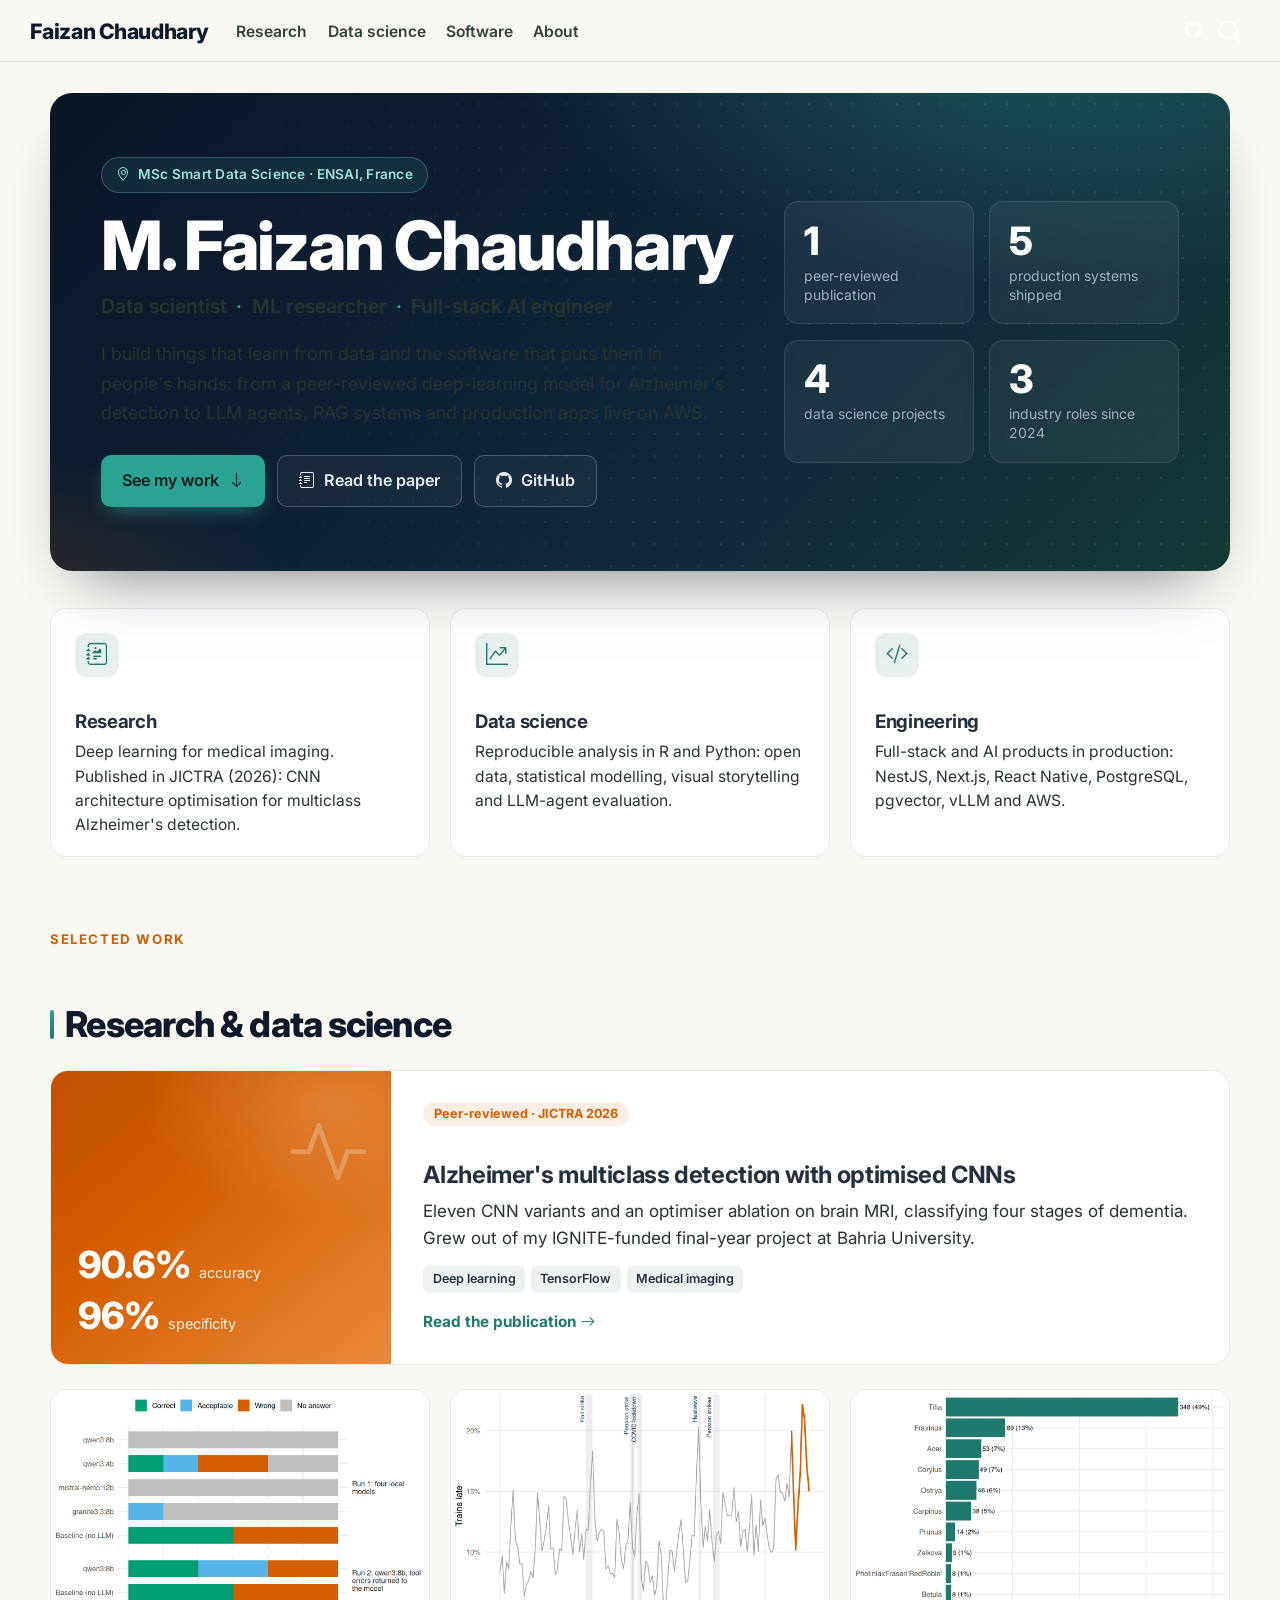
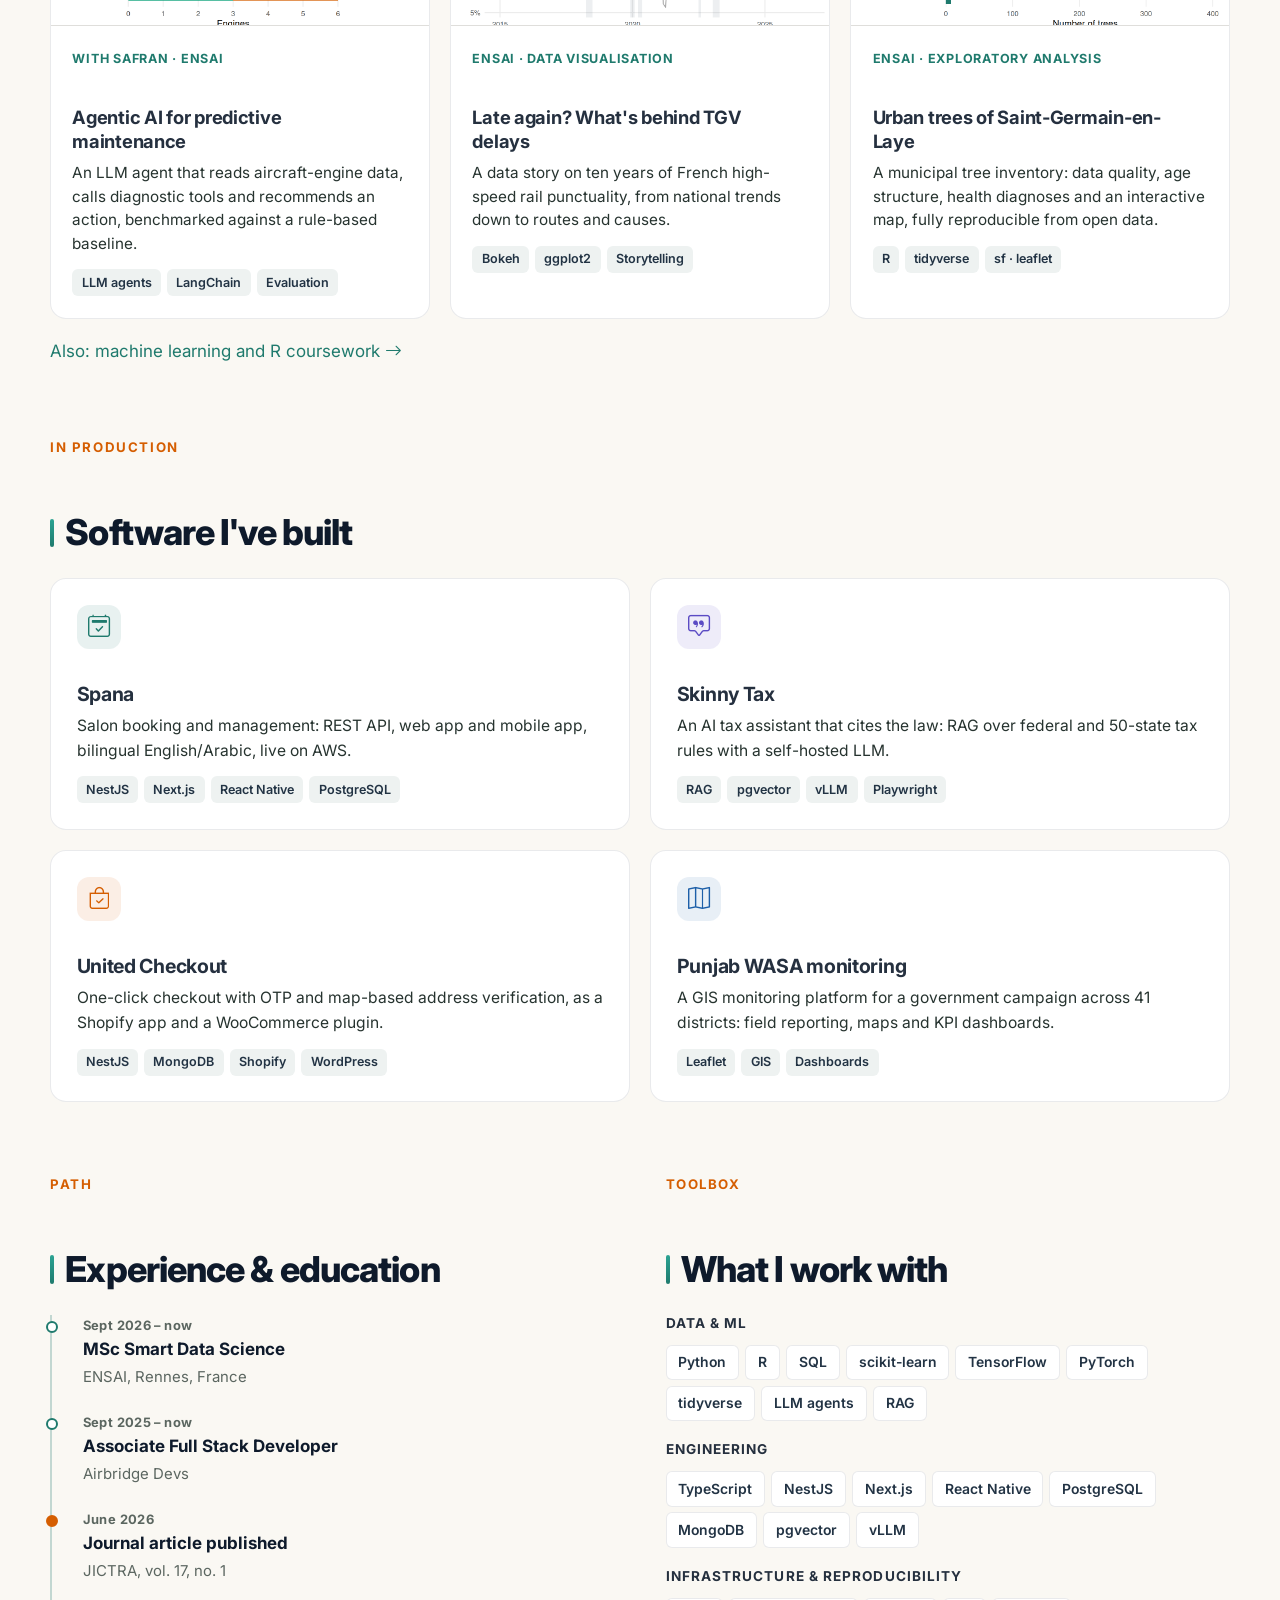
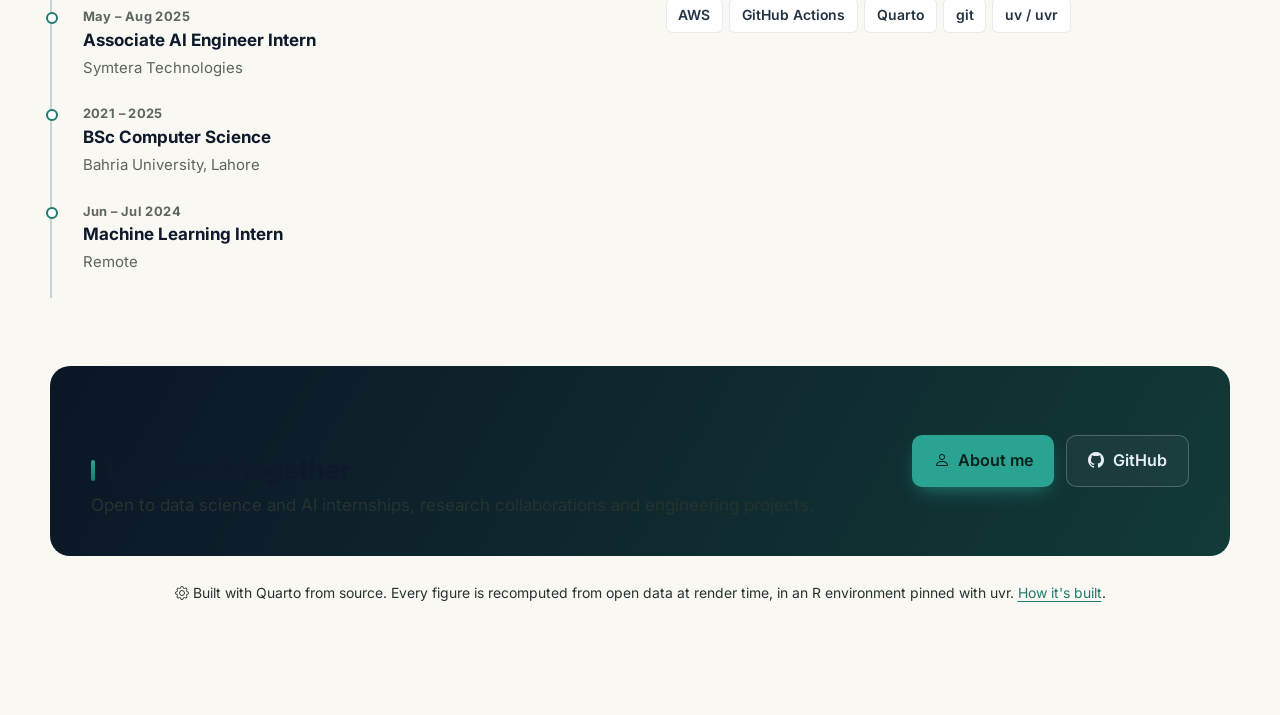
==== index.html @ 0dab2e78 "Built site for gh-pages" ====
<!DOCTYPE html>
<html xmlns="http://www.w3.org/1999/xhtml" lang="en" xml:lang="en"><head>

<meta charset="utf-8">
<meta name="generator" content="quarto-1.10.18">

<meta name="viewport" content="width=device-width, initial-scale=1.0, user-scalable=yes">

<meta name="author" content="M. Faizan Chaudhary">
<meta name="dcterms.date" content="2026-11-16">
<meta name="description" content="Research, data science and software engineering by M. Faizan Chaudhary, Master Smart Data Science student at ENSAI and full-stack AI engineer.">

<title>M. Faizan Chaudhary</title>
<style>
/* Default styles provided by pandoc.
** See https://pandoc.org/MANUAL.html#variables-for-html for config info.
*/
span.smallcaps{font-variant: small-caps;}
div.columns{display: flex; gap: 1.5em;}
div.column{flex: auto;}
@media screen {
div.columns{gap: min(4vw, 1.5em);}
div.column{overflow-x: auto;}
}
div.hanging-indent{margin-left: 1.5em; text-indent: -1.5em;}
ul.task-list{list-style: none;}
ul.task-list li input[type="checkbox"] {
  width: 0.8em;
  margin: 0 0.8em 0.2em -1em; /* quarto-specific, see https://github.com/quarto-dev/quarto-cli/issues/4556 */ 
  vertical-align: middle;
}
</style>


<script src="site_libs/quarto-nav/quarto-nav.js"></script>
<script src="site_libs/quarto-nav/headroom.min.js"></script>
<script src="site_libs/clipboard/clipboard.min.js"></script>
<script src="site_libs/quarto-search/autocomplete.umd.js"></script>
<script src="site_libs/quarto-search/fuse.min.js"></script>
<script src="site_libs/quarto-search/quarto-search.js"></script>
<meta name="quarto:offset" content="./">
<link href="./about.html" rel="next">
<script src="site_libs/quarto-html/quarto.js" type="module"></script>
<script src="site_libs/quarto-html/tabsets/tabsets.js" type="module"></script>
<script src="site_libs/quarto-html/popper.min.js"></script>
<script src="site_libs/quarto-html/tippy.umd.min.js"></script>
<script src="site_libs/quarto-html/anchor.min.js"></script>
<link href="site_libs/quarto-html/tippy.css" rel="stylesheet">
<link href="site_libs/quarto-html/quarto-syntax-highlighting-9b13294eb98a7ccc9837366643235be5.css" rel="stylesheet" class="quarto-color-scheme" id="quarto-text-highlighting-styles">
<link href="site_libs/quarto-html/quarto-syntax-highlighting-dark-ad7a70ee837950f74c3137b2b7f1bb4b.css" rel="stylesheet" class="quarto-color-scheme quarto-color-alternate" id="quarto-text-highlighting-styles">
<link href="site_libs/quarto-html/quarto-syntax-highlighting-9b13294eb98a7ccc9837366643235be5.css" rel="stylesheet" class="quarto-color-scheme-extra" id="quarto-text-highlighting-styles">
<script src="site_libs/bootstrap/bootstrap.min.js"></script>
<link href="site_libs/bootstrap/bootstrap-icons.css" rel="stylesheet">
<link href="site_libs/bootstrap/bootstrap-429db8ddcdf71081fde39c7314dfbff4.min.css" rel="stylesheet" append-hash="true" class="quarto-color-scheme" id="quarto-bootstrap" data-mode="light">
<link href="site_libs/bootstrap/bootstrap-dark-5779772febce5f078c929acc0fca207b.min.css" rel="stylesheet" append-hash="true" class="quarto-color-scheme quarto-color-alternate" id="quarto-bootstrap" data-mode="light">
<link href="site_libs/bootstrap/bootstrap-429db8ddcdf71081fde39c7314dfbff4.min.css" rel="stylesheet" append-hash="true" class="quarto-color-scheme-extra" id="quarto-bootstrap" data-mode="light">
<script id="quarto-search-options" type="application/json">{
  "location": "navbar",
  "copy-button": false,
  "collapse-after": 3,
  "panel-placement": "end",
  "type": "overlay",
  "limit": 50,
  "keyboard-shortcut": [
    "f",
    "/",
    "s"
  ],
  "show-item-context": false,
  "language": {
    "search-no-results-text": "No results",
    "search-matching-documents-text": "matching documents",
    "search-copy-link-title": "Copy link to search",
    "search-hide-matches-text": "Hide additional matches",
    "search-more-match-text": "more match in this document",
    "search-more-matches-text": "more matches in this document",
    "search-clear-button-title": "Clear",
    "search-text-placeholder": "",
    "search-detached-cancel-button-title": "Cancel",
    "search-submit-button-title": "Submit",
    "search-label": "Search"
  }
}</script>


</head>

<body class="nav-sidebar floating nav-fixed quarto-light">

<div id="quarto-search-results"></div>
  <header id="quarto-header" class="headroom fixed-top quarto-banner">
    <nav class="navbar navbar-expand-lg " data-bs-theme="dark">
      <div class="navbar-container container-fluid">
      <div class="navbar-brand-container mx-auto">
    <a class="navbar-brand" href="./index.html">
    <span class="navbar-title">Faizan Chaudhary</span>
    </a>
  </div>
            <div id="quarto-search" class="" title="Search"></div>
          <button class="navbar-toggler" type="button" data-bs-toggle="collapse" data-bs-target="#navbarCollapse" aria-controls="navbarCollapse" role="menu" aria-expanded="false" aria-label="Toggle navigation" onclick="if (window.quartoToggleHeadroom) { window.quartoToggleHeadroom(); }">
  <span class="navbar-toggler-icon"></span>
</button>
          <div class="collapse navbar-collapse" id="navbarCollapse">
            <ul class="navbar-nav navbar-nav-scroll me-auto">
  <li class="nav-item">
    <a class="nav-link active" href="./chapters/research.html" aria-current="page"> 
<span class="menu-text">Research</span></a>
  </li>  
  <li class="nav-item">
    <a class="nav-link" href="./chapters/01-EDA.html"> 
<span class="menu-text">Data science</span></a>
  </li>  
  <li class="nav-item">
    <a class="nav-link" href="./chapters/development.html"> 
<span class="menu-text">Software</span></a>
  </li>  
  <li class="nav-item">
    <a class="nav-link" href="./about.html"> 
<span class="menu-text">About</span></a>
  </li>  
</ul>
          </div> <!-- /navcollapse -->
            <div class="quarto-navbar-tools">
    <a href="https://github.com/chaudharymfaizan78/portfolio" title="Source Code" class="quarto-navigation-tool px-1" aria-label="Source Code"><i class="bi bi-github"></i></a>
</div>
      </div> <!-- /container-fluid -->
    </nav>
  <nav class="quarto-secondary-nav">
    <div class="container-fluid d-flex">
      <button type="button" class="quarto-btn-toggle btn" data-bs-toggle="collapse" role="button" data-bs-target=".quarto-sidebar-collapse-item" aria-controls="quarto-sidebar" aria-expanded="false" aria-label="Toggle sidebar navigation" onclick="if (window.quartoToggleHeadroom) { window.quartoToggleHeadroom(); }">
        <i class="bi bi-layout-text-sidebar-reverse"></i>
      </button>
        <nav class="quarto-page-breadcrumbs" aria-label="breadcrumb"><ol class="breadcrumb"><li class="breadcrumb-item"><a href="./index.html"><span class="chapter-title">M. Faizan Chaudhary</span></a></li></ol></nav>
        <a class="flex-grow-1" role="navigation" data-bs-toggle="collapse" data-bs-target=".quarto-sidebar-collapse-item" aria-controls="quarto-sidebar" aria-expanded="false" aria-label="Toggle sidebar navigation" onclick="if (window.quartoToggleHeadroom) { window.quartoToggleHeadroom(); }">      
        </a>
    </div>
  </nav>
</header>
<!-- content -->
<header id="title-block-header" class="quarto-title-block"><h1 class="title display-7">M. Faizan Chaudhary</h1></header><div id="quarto-content" class="quarto-container page-columns page-rows-contents page-layout-full page-navbar">
<!-- sidebar -->
  <nav id="quarto-sidebar" class="sidebar collapse collapse-horizontal quarto-sidebar-collapse-item sidebar-navigation floating overflow-auto">
    <div class="sidebar-menu-container"> 
    <ul class="list-unstyled mt-1">
        <li class="sidebar-item">
  <div class="sidebar-item-container"> 
  <a href="./index.html" class="sidebar-item-text sidebar-link active"><span class="chapter-title">M. Faizan Chaudhary</span></a>
  </div>
</li>
        <li class="sidebar-item">
  <div class="sidebar-item-container"> 
  <a href="./about.html" class="sidebar-item-text sidebar-link"><span class="chapter-title">About me</span></a>
  </div>
</li>
        <li class="sidebar-item sidebar-item-section">
      <div class="sidebar-item-container"> 
            <a class="sidebar-item-text sidebar-link text-start" data-bs-toggle="collapse" data-bs-target="#quarto-sidebar-section-1" role="navigation" aria-expanded="true">
 <span class="menu-text">Research</span></a>
          <a class="sidebar-item-toggle text-start" data-bs-toggle="collapse" data-bs-target="#quarto-sidebar-section-1" role="navigation" aria-expanded="true" aria-label="Toggle section">
            <i class="bi bi-chevron-right ms-2"></i>
          </a> 
      </div>
      <ul id="quarto-sidebar-section-1" class="collapse list-unstyled sidebar-section depth1 show">  
          <li class="sidebar-item">
  <div class="sidebar-item-container"> 
  <a href="./chapters/research.html" class="sidebar-item-text sidebar-link"><span class="chapter-title">Research and publications</span></a>
  </div>
</li>
      </ul>
  </li>
        <li class="sidebar-item sidebar-item-section">
      <div class="sidebar-item-container"> 
            <a class="sidebar-item-text sidebar-link text-start" data-bs-toggle="collapse" data-bs-target="#quarto-sidebar-section-2" role="navigation" aria-expanded="true">
 <span class="menu-text">Data science · ENSAI</span></a>
          <a class="sidebar-item-toggle text-start" data-bs-toggle="collapse" data-bs-target="#quarto-sidebar-section-2" role="navigation" aria-expanded="true" aria-label="Toggle section">
            <i class="bi bi-chevron-right ms-2"></i>
          </a> 
      </div>
      <ul id="quarto-sidebar-section-2" class="collapse list-unstyled sidebar-section depth1 show">  
          <li class="sidebar-item">
  <div class="sidebar-item-container"> 
  <a href="./chapters/01-EDA.html" class="sidebar-item-text sidebar-link"><span class="chapter-title">Urban trees of Saint-Germain-en-Laye</span></a>
  </div>
</li>
          <li class="sidebar-item">
  <div class="sidebar-item-container"> 
  <a href="./chapters/02-tgv-delays.html" class="sidebar-item-text sidebar-link"><span class="chapter-title">Late again? What’s really behind TGV delays</span></a>
  </div>
</li>
          <li class="sidebar-item">
  <div class="sidebar-item-container"> 
  <a href="./chapters/03-agentic-phm.html" class="sidebar-item-text sidebar-link"><span class="chapter-title">Agentic AI for predictive maintenance</span></a>
  </div>
</li>
          <li class="sidebar-item">
  <div class="sidebar-item-container"> 
  <a href="./chapters/04-coursework.html" class="sidebar-item-text sidebar-link"><span class="chapter-title">Coursework</span></a>
  </div>
</li>
      </ul>
  </li>
        <li class="sidebar-item sidebar-item-section">
      <div class="sidebar-item-container"> 
            <a class="sidebar-item-text sidebar-link text-start" data-bs-toggle="collapse" data-bs-target="#quarto-sidebar-section-3" role="navigation" aria-expanded="true">
 <span class="menu-text">Software development</span></a>
          <a class="sidebar-item-toggle text-start" data-bs-toggle="collapse" data-bs-target="#quarto-sidebar-section-3" role="navigation" aria-expanded="true" aria-label="Toggle section">
            <i class="bi bi-chevron-right ms-2"></i>
          </a> 
      </div>
      <ul id="quarto-sidebar-section-3" class="collapse list-unstyled sidebar-section depth1 show">  
          <li class="sidebar-item">
  <div class="sidebar-item-container"> 
  <a href="./chapters/development.html" class="sidebar-item-text sidebar-link"><span class="chapter-title">Software development</span></a>
  </div>
</li>
      </ul>
  </li>
        <li class="sidebar-item sidebar-item-section">
      <div class="sidebar-item-container"> 
            <a class="sidebar-item-text sidebar-link text-start" data-bs-toggle="collapse" data-bs-target="#quarto-sidebar-section-4" role="navigation" aria-expanded="true">
 <span class="menu-text">Coming next</span></a>
          <a class="sidebar-item-toggle text-start" data-bs-toggle="collapse" data-bs-target="#quarto-sidebar-section-4" role="navigation" aria-expanded="true" aria-label="Toggle section">
            <i class="bi bi-chevron-right ms-2"></i>
          </a> 
      </div>
      <ul id="quarto-sidebar-section-4" class="collapse list-unstyled sidebar-section depth1 show">  
          <li class="sidebar-item">
  <div class="sidebar-item-container"> 
  <a href="./chapters/semester-2.html" class="sidebar-item-text sidebar-link"><span class="chapter-title">Semester 2</span></a>
  </div>
</li>
          <li class="sidebar-item">
  <div class="sidebar-item-container"> 
  <a href="./chapters/semester-3.html" class="sidebar-item-text sidebar-link"><span class="chapter-title">Semester 3</span></a>
  </div>
</li>
      </ul>
  </li>
        <li class="sidebar-item">
  <div class="sidebar-item-container"> 
  <a href="./references.html" class="sidebar-item-text sidebar-link"><span class="chapter-title">References</span></a>
  </div>
</li>
    </ul>
    </div>
</nav>
<div id="quarto-sidebar-glass" class="quarto-sidebar-collapse-item" data-bs-toggle="collapse" data-bs-target=".quarto-sidebar-collapse-item"></div>
<!-- margin-sidebar -->
    
<!-- main -->
<main class="content quarto-banner-title-block column-page-right" id="quarto-document-content">

<header id="title-block-header">

<p class="subtitle lead">Research · Data Science · Software Engineering</p>
<p class="author">M. Faizan Chaudhary</p>

<p class="date">2026-11-16</p>
</header>


<section class="hero">
  <div class="hero-inner">
    <div class="hero-text">
      <span class="eyebrow"><i class="bi bi-geo-alt"></i> MSc Smart Data Science · ENSAI, France</span>
      <h1 class="hero-name">M. Faizan Chaudhary</h1>
      <p class="hero-role">Data scientist <span>·</span> ML researcher <span>·</span> Full-stack AI engineer</p>
      <p class="hero-lead">
        I build things that learn from data and the software that puts them in
        people's hands: from a peer-reviewed deep-learning model for Alzheimer's
        detection to LLM agents, RAG systems and production apps live on AWS.
      </p>
      <div class="hero-cta">
        <a class="btn-hero primary" href="#work">See my work <i class="bi bi-arrow-down"></i></a>
        <a class="btn-hero ghost" href="chapters/research.html"><i class="bi bi-journal-text"></i> Read the paper</a>
        <a class="btn-hero ghost" href="https://github.com/chaudharymfaizan78"><i class="bi bi-github"></i> GitHub</a>
      </div>
    </div>
    <div class="hero-stats">
      <div class="hs"><b>1</b><span>peer-reviewed publication</span></div>
      <div class="hs"><b>5</b><span>production systems shipped</span></div>
      <div class="hs"><b>4</b><span>data science projects</span></div>
      <div class="hs"><b>3</b><span>industry roles since 2024</span></div>
    </div>
  </div>
</section>

<section class="pillars">
  <div class="pillar">
    <div class="p-icon"><i class="bi bi-journal-richtext"></i></div>
    <h3 class="anchored">Research</h3>
    <p>Deep learning for medical imaging. Published in JICTRA (2026):
       CNN architecture optimisation for multiclass Alzheimer's detection.</p>
  </div>
  <div class="pillar">
    <div class="p-icon"><i class="bi bi-graph-up-arrow"></i></div>
    <h3 class="anchored">Data science</h3>
    <p>Reproducible analysis in R and Python: open data, statistical
       modelling, visual storytelling and LLM-agent evaluation.</p>
  </div>
  <div class="pillar">
    <div class="p-icon"><i class="bi bi-code-slash"></i></div>
    <h3 class="anchored">Engineering</h3>
    <p>Full-stack and AI products in production: NestJS, Next.js, React
       Native, PostgreSQL, pgvector, vLLM and AWS.</p>
  </div>
</section>

<section id="work" class="block">
  <div class="block-head">
    <span class="kicker">Selected work</span>
    <h2 class="anchored">Research &amp; data science</h2>
  </div>

  <a class="feature" href="chapters/research.html">
    <div class="feature-art art-research">
      <i class="bi bi-activity"></i>
      <div class="metric"><b>90.6%</b><span>accuracy</span></div>
      <div class="metric"><b>96%</b><span>specificity</span></div>
    </div>
    <div class="feature-body">
      <span class="badge-pub">Peer-reviewed · JICTRA 2026</span>
      <h3 class="anchored">Alzheimer's multiclass detection with optimised CNNs</h3>
      <p>Eleven CNN variants and an optimiser ablation on brain MRI, classifying
         four stages of dementia. Grew out of my IGNITE-funded final-year
         project at Bahria University.</p>
      <div class="chips"><span>Deep learning</span><span>TensorFlow</span><span>Medical imaging</span></div>
      <span class="more">Read the publication <i class="bi bi-arrow-right"></i></span>
    </div>
  </a>

  <div class="card-grid">
    <a class="wcard" href="chapters/03-agentic-phm.html">
      <div class="thumb"><img src="assets/img/phm.png" alt="Agent versus baseline comparison chart"></div>
      <div class="wbody">
        <span class="org">with Safran · ENSAI</span>
        <h3 class="anchored">Agentic AI for predictive maintenance</h3>
        <p>An LLM agent that reads aircraft-engine data, calls diagnostic tools
           and recommends an action, benchmarked against a rule-based baseline.</p>
        <div class="chips"><span>LLM agents</span><span>LangChain</span><span>Evaluation</span></div>
      </div>
    </a>
    <a class="wcard" href="chapters/02-tgv-delays.html">
      <div class="thumb"><img src="assets/img/tgv.png" alt="TGV punctuality over time"></div>
      <div class="wbody">
        <span class="org">ENSAI · data visualisation</span>
        <h3 class="anchored">Late again? What's behind TGV delays</h3>
        <p>A data story on ten years of French high-speed rail punctuality,
           from national trends down to routes and causes.</p>
        <div class="chips"><span>Bokeh</span><span>ggplot2</span><span>Storytelling</span></div>
      </div>
    </a>
    <a class="wcard" href="chapters/01-EDA.html">
      <div class="thumb"><img src="assets/img/genus.png" alt="Most common tree genera"></div>
      <div class="wbody">
        <span class="org">ENSAI · exploratory analysis</span>
        <h3 class="anchored">Urban trees of Saint-Germain-en-Laye</h3>
        <p>A municipal tree inventory: data quality, age structure, health
           diagnoses and an interactive map, fully reproducible from open data.</p>
        <div class="chips"><span>R</span><span>tidyverse</span><span>sf · leaflet</span></div>
      </div>
    </a>
  </div>
  <p class="see-all"><a href="chapters/04-coursework.html">Also: machine learning and R coursework <i class="bi bi-arrow-right"></i></a></p>
</section>

<section class="block">
  <div class="block-head">
    <span class="kicker">In production</span>
    <h2 class="anchored">Software I've built</h2>
  </div>
  <div class="dev-grid">
    <a class="dcard" href="chapters/development.html#spana-salon-booking-and-management-platform">
      <div class="d-icon c1"><i class="bi bi-calendar2-check"></i></div>
      <h3 class="anchored">Spana</h3>
      <p>Salon booking and management: REST API, web app and mobile app,
         bilingual English/Arabic, live on AWS.</p>
      <div class="chips"><span>NestJS</span><span>Next.js</span><span>React Native</span><span>PostgreSQL</span></div>
    </a>
    <a class="dcard" href="chapters/development.html#skinny-tax-ai-tax-assistant-with-citations">
      <div class="d-icon c2"><i class="bi bi-chat-square-quote"></i></div>
      <h3 class="anchored">Skinny Tax</h3>
      <p>An AI tax assistant that cites the law: RAG over federal and 50-state
         tax rules with a self-hosted LLM.</p>
      <div class="chips"><span>RAG</span><span>pgvector</span><span>vLLM</span><span>Playwright</span></div>
    </a>
    <a class="dcard" href="chapters/development.html#united-checkout-one-click-checkout-for-e-commerce">
      <div class="d-icon c3"><i class="bi bi-bag-check"></i></div>
      <h3 class="anchored">United Checkout</h3>
      <p>One-click checkout with OTP and map-based address verification, as a
         Shopify app and a WooCommerce plugin.</p>
      <div class="chips"><span>NestJS</span><span>MongoDB</span><span>Shopify</span><span>WordPress</span></div>
    </a>
    <a class="dcard" href="chapters/development.html#punjab-wasa-desilting-monitoring-platform">
      <div class="d-icon c4"><i class="bi bi-map"></i></div>
      <h3 class="anchored">Punjab WASA monitoring</h3>
      <p>A GIS monitoring platform for a government campaign across 41
         districts: field reporting, maps and KPI dashboards.</p>
      <div class="chips"><span>Leaflet</span><span>GIS</span><span>Dashboards</span></div>
    </a>
  </div>
</section>

<section class="block two-col">
  <div>
    <div class="block-head">
      <span class="kicker">Path</span>
      <h2 class="anchored">Experience &amp; education</h2>
    </div>
    <ol class="timeline">
      <li><span class="when">Sept 2026 – now</span>
          <b>MSc Smart Data Science</b><em>ENSAI, Rennes, France</em></li>
      <li><span class="when">Sept 2025 – now</span>
          <b>Associate Full Stack Developer</b><em>Airbridge Devs</em></li>
      <li class="hl"><span class="when">June 2026</span>
          <b>Journal article published</b><em>JICTRA, vol. 17, no. 1</em></li>
      <li><span class="when">May – Aug 2025</span>
          <b>Associate AI Engineer Intern</b><em>Symtera Technologies</em></li>
      <li><span class="when">2021 – 2025</span>
          <b>BSc Computer Science</b><em>Bahria University, Lahore</em></li>
      <li><span class="when">Jun – Jul 2024</span>
          <b>Machine Learning Intern</b><em>Remote</em></li>
    </ol>
  </div>
  <div>
    <div class="block-head">
      <span class="kicker">Toolbox</span>
      <h2 class="anchored">What I work with</h2>
    </div>
    <div class="toolbox">
      <h4 class="anchored">Data &amp; ML</h4>
      <div class="chips lg"><span>Python</span><span>R</span><span>SQL</span><span>scikit-learn</span><span>TensorFlow</span><span>PyTorch</span><span>tidyverse</span><span>LLM agents</span><span>RAG</span></div>
      <h4 class="anchored">Engineering</h4>
      <div class="chips lg"><span>TypeScript</span><span>NestJS</span><span>Next.js</span><span>React Native</span><span>PostgreSQL</span><span>MongoDB</span><span>pgvector</span><span>vLLM</span></div>
      <h4 class="anchored">Infrastructure &amp; reproducibility</h4>
      <div class="chips lg"><span>AWS</span><span>GitHub Actions</span><span>Quarto</span><span>git</span><span>uv / uvr</span></div>
    </div>
  </div>
</section>

<section class="cta-band">
  <div>
    <h2 class="anchored">Let's work together</h2>
    <p>Open to data science and AI internships, research collaborations and engineering projects.</p>
  </div>
  <div class="hero-cta">
    <a class="btn-hero primary" href="about.html"><i class="bi bi-person"></i> About me</a>
    <a class="btn-hero ghost" href="https://github.com/chaudharymfaizan78"><i class="bi bi-github"></i> GitHub</a>
  </div>
</section>

<p class="built-note"><i class="bi bi-gear"></i> Built with Quarto from source. Every figure is
recomputed from open data at render time, in an R environment pinned with uvr.
<a href="https://github.com/chaudharymfaizan78">How it's built</a>.</p>



</main> <!-- /main -->
<script>
// Quarto books mark the first navbar link active on every page; fix it by URL.
document.addEventListener("DOMContentLoaded", () => {
  const here = location.pathname.split("/").pop() || "index.html";
  const map = { "research.html": 0, "01-EDA.html": 1, "02-tgv-delays.html": 1,
                "03-agentic-phm.html": 1, "04-coursework.html": 1,
                "development.html": 2, "about.html": 3 };
  const links = document.querySelectorAll(".navbar .navbar-nav .nav-link");
  links.forEach((a, i) => a.classList.toggle("active", map[here] === i));
});
</script>
<script id="quarto-html-after-body" type="application/javascript">
  window.document.addEventListener("DOMContentLoaded", function (event) {
    const icon = "";
    const anchorJS = new window.AnchorJS();
    anchorJS.options = {
      placement: 'right',
      icon: icon
    };
    anchorJS.add('.anchored');
    const isCodeAnnotation = (el) => {
      for (const clz of el.classList) {
        if (clz.startsWith('code-annotation-')) {                     
          return true;
        }
      }
      return false;
    }
    const onCopySuccess = function(e) {
      // button target
      const button = e.trigger;
      // don't keep focus
      button.blur();
      // flash "checked"
      button.classList.add('code-copy-button-checked');
      var currentTitle = button.getAttribute("title");
      button.setAttribute("title", "Copied!");
      let tooltip;
      if (window.bootstrap) {
        button.setAttribute("data-bs-toggle", "tooltip");
        button.setAttribute("data-bs-placement", "left");
        button.setAttribute("data-bs-title", "Copied!");
        tooltip = new bootstrap.Tooltip(button, 
          { trigger: "manual", 
            customClass: "code-copy-button-tooltip",
            offset: [0, -8]});
        tooltip.show();    
      }
      setTimeout(function() {
        if (tooltip) {
          tooltip.hide();
          button.removeAttribute("data-bs-title");
          button.removeAttribute("data-bs-toggle");
          button.removeAttribute("data-bs-placement");
        }
        button.setAttribute("title", currentTitle);
        button.classList.remove('code-copy-button-checked');
      }, 1000);
      // clear code selection
      e.clearSelection();
    }
    const getTextToCopy = function(trigger) {
      const outerScaffold = trigger.parentElement.cloneNode(true);
      const codeEl = outerScaffold.querySelector('code');
      for (const childEl of codeEl.children) {
        if (isCodeAnnotation(childEl)) {
          childEl.remove();
        }
      }
      return codeEl.innerText;
    }
    const clipboard = new window.ClipboardJS('.code-copy-button:not([data-in-quarto-modal])', {
      text: getTextToCopy
    });
    clipboard.on('success', onCopySuccess);
    if (window.document.getElementById('quarto-embedded-source-code-modal')) {
      const clipboardModal = new window.ClipboardJS('.code-copy-button[data-in-quarto-modal]', {
        text: getTextToCopy,
        container: window.document.getElementById('quarto-embedded-source-code-modal')
      });
      clipboardModal.on('success', onCopySuccess);
    }
      var localhostRegex = new RegExp(/^(?:http|https):\/\/localhost\:?[0-9]*\//);
      var mailtoRegex = new RegExp(/^mailto:/);
        var filterRegex = new RegExp("https:\/\/chaudharymfaizan78\.github\.io\/portfolio");
      var isInternal = (href) => {
          return filterRegex.test(href) || localhostRegex.test(href) || mailtoRegex.test(href);
      }
      // Inspect non-navigation links and adorn them if external
     var links = window.document.querySelectorAll('a[href]:not(.nav-link):not(.navbar-brand):not(.toc-action):not(.sidebar-link):not(.sidebar-item-toggle):not(.pagination-link):not(.no-external):not([aria-hidden]):not(.dropdown-item):not(.quarto-navigation-tool):not(.about-link)');
      for (var i=0; i<links.length; i++) {
        const link = links[i];
        if (!isInternal(link.href)) {
          // undo the damage that might have been done by quarto-nav.js in the case of
          // links that we want to consider external
          if (link.dataset.originalHref !== undefined) {
            link.href = link.dataset.originalHref;
          }
            // target, if specified
            link.setAttribute("target", "_blank");
            if (link.getAttribute("rel") === null) {
              link.setAttribute("rel", "noopener");
            }
        }
      }
    function tippyHover(el, contentFn, onTriggerFn, onUntriggerFn) {
      const config = {
        allowHTML: true,
        maxWidth: 500,
        delay: 100,
        arrow: false,
        appendTo: function(el) {
            return el.parentElement;
        },
        interactive: true,
        interactiveBorder: 10,
        theme: 'quarto',
        placement: 'bottom-start',
      };
      if (contentFn) {
        config.content = contentFn;
      }
      if (onTriggerFn) {
        config.onTrigger = onTriggerFn;
      }
      if (onUntriggerFn) {
        config.onUntrigger = onUntriggerFn;
      }
      window.tippy(el, config); 
    }
    const noterefs = window.document.querySelectorAll('a[role="doc-noteref"]');
    for (var i=0; i<noterefs.length; i++) {
      const ref = noterefs[i];
      tippyHover(ref, function() {
        // use id or data attribute instead here
        let href = ref.getAttribute('data-footnote-href') || ref.getAttribute('href');
        try { href = new URL(href).hash; } catch {}
        const id = href.replace(/^#\/?/, "");
        const note = window.document.getElementById(id);
        if (note) {
          return note.innerHTML;
        } else {
          return "";
        }
      });
    }
    const xrefs = window.document.querySelectorAll('a.quarto-xref');
    const processXRef = (id, note) => {
      // Strip column container classes
      const stripColumnClz = (el) => {
        el.classList.remove("page-full", "page-columns");
        if (el.children) {
          for (const child of el.children) {
            stripColumnClz(child);
          }
        }
      }
      stripColumnClz(note)
      if (id === null || id.startsWith('sec-')) {
        // Special case sections, only their first couple elements
        const container = document.createElement("div");
        if (note.children && note.children.length > 2) {
          container.appendChild(note.children[0].cloneNode(true));
          for (let i = 1; i < note.children.length; i++) {
            const child = note.children[i];
            if (child.tagName === "P" && child.innerText === "") {
              continue;
            } else {
              container.appendChild(child.cloneNode(true));
              break;
            }
          }
          if (window.Quarto?.typesetMath) {
            window.Quarto.typesetMath(container);
          }
          return container.innerHTML
        } else {
          if (window.Quarto?.typesetMath) {
            window.Quarto.typesetMath(note);
          }
          return note.innerHTML;
        }
      } else {
        // Remove any anchor links if they are present
        const anchorLink = note.querySelector('a.anchorjs-link');
        if (anchorLink) {
          anchorLink.remove();
        }
        if (window.Quarto?.typesetMath) {
          window.Quarto.typesetMath(note);
        }
        if (note.classList.contains("callout")) {
          return note.outerHTML;
        } else {
          return note.innerHTML;
        }
      }
    }
    for (var i=0; i<xrefs.length; i++) {
      const xref = xrefs[i];
      tippyHover(xref, undefined, function(instance) {
        instance.disable();
        let url = xref.getAttribute('href');
        let hash = undefined; 
        if (url.startsWith('#')) {
          hash = url;
        } else {
          try { hash = new URL(url).hash; } catch {}
        }
        if (hash) {
          const id = hash.replace(/^#\/?/, "");
          const note = window.document.getElementById(id);
          if (note !== null) {
            try {
              const html = processXRef(id, note.cloneNode(true));
              instance.setContent(html);
            } finally {
              instance.enable();
              instance.show();
            }
          } else {
            // See if we can fetch this
            fetch(url.split('#')[0])
            .then(res => res.text())
            .then(html => {
              const parser = new DOMParser();
              const htmlDoc = parser.parseFromString(html, "text/html");
              const note = htmlDoc.getElementById(id);
              if (note !== null) {
                const html = processXRef(id, note);
                instance.setContent(html);
              } 
            }).finally(() => {
              instance.enable();
              instance.show();
            });
          }
        } else {
          // See if we can fetch a full url (with no hash to target)
          // This is a special case and we should probably do some content thinning / targeting
          fetch(url)
          .then(res => res.text())
          .then(html => {
            const parser = new DOMParser();
            const htmlDoc = parser.parseFromString(html, "text/html");
            const note = htmlDoc.querySelector('main.content');
            if (note !== null) {
              // This should only happen for chapter cross references
              // (since there is no id in the URL)
              // remove the first header
              if (note.children.length > 0 && note.children[0].tagName === "HEADER") {
                note.children[0].remove();
              }
              const html = processXRef(null, note);
              instance.setContent(html);
            } 
          }).finally(() => {
            instance.enable();
            instance.show();
          });
        }
      }, function(instance) {
      });
    }
        let selectedAnnoteEl;
        const selectorForAnnotation = ( cell, annotation) => {
          let cellAttr = 'data-code-cell="' + cell + '"';
          let lineAttr = 'data-code-annotation="' +  annotation + '"';
          const selector = 'span[' + cellAttr + '][' + lineAttr + ']';
          return selector;
        }
        const selectCodeLines = (annoteEl) => {
          const doc = window.document;
          const targetCell = annoteEl.getAttribute("data-target-cell");
          const targetAnnotation = annoteEl.getAttribute("data-target-annotation");
          const annoteSpan = window.document.querySelector(selectorForAnnotation(targetCell, targetAnnotation));
          const lines = annoteSpan.getAttribute("data-code-lines").split(",");
          const lineIds = lines.map((line) => {
            return targetCell + "-" + line;
          })
          let top = null;
          let height = null;
          let parent = null;
          if (lineIds.length > 0) {
              //compute the position of the single el (top and bottom and make a div)
              const el = window.document.getElementById(lineIds[0]);
              top = el.offsetTop;
              height = el.offsetHeight;
              parent = el.parentElement.parentElement;
            if (lineIds.length > 1) {
              const lastEl = window.document.getElementById(lineIds[lineIds.length - 1]);
              const bottom = lastEl.offsetTop + lastEl.offsetHeight;
              height = bottom - top;
            }
            if (top !== null && height !== null && parent !== null) {
              // cook up a div (if necessary) and position it 
              let div = window.document.getElementById("code-annotation-line-highlight");
              if (div === null) {
                div = window.document.createElement("div");
                div.setAttribute("id", "code-annotation-line-highlight");
                div.style.position = 'absolute';
                parent.appendChild(div);
              }
              div.style.top = top - 2 + "px";
              div.style.height = height + 4 + "px";
              div.style.left = 0;
              let gutterDiv = window.document.getElementById("code-annotation-line-highlight-gutter");
              if (gutterDiv === null) {
                gutterDiv = window.document.createElement("div");
                gutterDiv.setAttribute("id", "code-annotation-line-highlight-gutter");
                gutterDiv.style.position = 'absolute';
                const codeCell = window.document.getElementById(targetCell);
                const gutter = codeCell.querySelector('.code-annotation-gutter');
                gutter.appendChild(gutterDiv);
              }
              gutterDiv.style.top = top - 2 + "px";
              gutterDiv.style.height = height + 4 + "px";
            }
            selectedAnnoteEl = annoteEl;
          }
        };
        const unselectCodeLines = () => {
          const elementsIds = ["code-annotation-line-highlight", "code-annotation-line-highlight-gutter"];
          elementsIds.forEach((elId) => {
            const div = window.document.getElementById(elId);
            if (div) {
              div.remove();
            }
          });
          selectedAnnoteEl = undefined;
        };
          // Handle positioning of the toggle
      window.addEventListener(
        "resize",
        throttle(() => {
          elRect = undefined;
          if (selectedAnnoteEl) {
            selectCodeLines(selectedAnnoteEl);
          }
        }, 10)
      );
      function throttle(fn, ms) {
      let throttle = false;
      let timer;
        return (...args) => {
          if(!throttle) { // first call gets through
              fn.apply(this, args);
              throttle = true;
          } else { // all the others get throttled
              if(timer) clearTimeout(timer); // cancel #2
              timer = setTimeout(() => {
                fn.apply(this, args);
                timer = throttle = false;
              }, ms);
          }
        };
      }
        // Attach click handler to the DT
        const annoteDls = window.document.querySelectorAll('dt[data-target-cell]');
        for (const annoteDlNode of annoteDls) {
          annoteDlNode.addEventListener('click', (event) => {
            const clickedEl = event.target;
            if (clickedEl !== selectedAnnoteEl) {
              unselectCodeLines();
              const activeEl = window.document.querySelector('dt[data-target-cell].code-annotation-active');
              if (activeEl) {
                activeEl.classList.remove('code-annotation-active');
              }
              selectCodeLines(clickedEl);
              clickedEl.classList.add('code-annotation-active');
            } else {
              // Unselect the line
              unselectCodeLines();
              clickedEl.classList.remove('code-annotation-active');
            }
          });
        }
    const findCites = (el) => {
      const parentEl = el.parentElement;
      if (parentEl) {
        const cites = parentEl.dataset.cites;
        if (cites) {
          return {
            el,
            cites: cites.split(' ')
          };
        } else {
          return findCites(el.parentElement)
        }
      } else {
        return undefined;
      }
    };
    var bibliorefs = window.document.querySelectorAll('a[role="doc-biblioref"]');
    for (var i=0; i<bibliorefs.length; i++) {
      const ref = bibliorefs[i];
      const citeInfo = findCites(ref);
      if (citeInfo) {
        tippyHover(citeInfo.el, function() {
          var popup = window.document.createElement('div');
          citeInfo.cites.forEach(function(cite) {
            var citeDiv = window.document.createElement('div');
            citeDiv.classList.add('hanging-indent');
            citeDiv.classList.add('csl-entry');
            var biblioDiv = window.document.getElementById('ref-' + cite);
            if (biblioDiv) {
              citeDiv.innerHTML = biblioDiv.innerHTML;
            }
            popup.appendChild(citeDiv);
          });
          return popup.innerHTML;
        });
      }
    }
  });
  </script>
<nav class="page-navigation column-page-right">
  <div class="nav-page nav-page-previous">
  </div>
  <div class="nav-page nav-page-next">
      <a href="./about.html" class="pagination-link" aria-label="About me">
        <span class="nav-page-text"><span class="chapter-title">About me</span></span> <i class="bi bi-arrow-right-short"></i>
      </a>
  </div>
</nav>
</div> <!-- /content -->




</body></html>
---- site_libs/quarto-html/tippy.css ----
.tippy-box[data-animation=fade][data-state=hidden]{opacity:0}[data-tippy-root]{max-width:calc(100vw - 10px)}.tippy-box{position:relative;background-color:#333;color:#fff;border-radius:4px;font-size:14px;line-height:1.4;white-space:normal;outline:0;transition-property:transform,visibility,opacity}.tippy-box[data-placement^=top]>.tippy-arrow{bottom:0}.tippy-box[data-placement^=top]>.tippy-arrow:before{bottom:-7px;left:0;border-width:8px 8px 0;border-top-color:initial;transform-origin:center top}.tippy-box[data-placement^=bottom]>.tippy-arrow{top:0}.tippy-box[data-placement^=bottom]>.tippy-arrow:before{top:-7px;left:0;border-width:0 8px 8px;border-bottom-color:initial;transform-origin:center bottom}.tippy-box[data-placement^=left]>.tippy-arrow{right:0}.tippy-box[data-placement^=left]>.tippy-arrow:before{border-width:8px 0 8px 8px;border-left-color:initial;right:-7px;transform-origin:center left}.tippy-box[data-placement^=right]>.tippy-arrow{left:0}.tippy-box[data-placement^=right]>.tippy-arrow:before{left:-7px;border-width:8px 8px 8px 0;border-right-color:initial;transform-origin:center right}.tippy-box[data-inertia][data-state=visible]{transition-timing-function:cubic-bezier(.54,1.5,.38,1.11)}.tippy-arrow{width:16px;height:16px;color:#333}.tippy-arrow:before{content:"";position:absolute;border-color:transparent;border-style:solid}.tippy-content{position:relative;padding:5px 9px;z-index:1}
---- site_libs/quarto-html/quarto-syntax-highlighting-9b13294eb98a7ccc9837366643235be5.css ----
/* quarto syntax highlight colors */
:root {
  --quarto-hl-ot-color: #003B4F;
  --quarto-hl-at-color: #657422;
  --quarto-hl-ss-color: #20794D;
  --quarto-hl-an-color: #5E5E5E;
  --quarto-hl-fu-color: #4758AB;
  --quarto-hl-st-color: #20794D;
  --quarto-hl-cf-color: #003B4F;
  --quarto-hl-op-color: #5E5E5E;
  --quarto-hl-er-color: #AD0000;
  --quarto-hl-bn-color: #AD0000;
  --quarto-hl-al-color: #AD0000;
  --quarto-hl-va-color: #111111;
  --quarto-hl-bu-color: inherit;
  --quarto-hl-ex-color: inherit;
  --quarto-hl-pp-color: #AD0000;
  --quarto-hl-in-color: #5E5E5E;
  --quarto-hl-vs-color: #20794D;
  --quarto-hl-wa-color: #5E5E5E;
  --quarto-hl-do-color: #5E5E5E;
  --quarto-hl-im-color: #00769E;
  --quarto-hl-ch-color: #20794D;
  --quarto-hl-dt-color: #AD0000;
  --quarto-hl-fl-color: #AD0000;
  --quarto-hl-co-color: #5E5E5E;
  --quarto-hl-cv-color: #5E5E5E;
  --quarto-hl-cn-color: #8f5902;
  --quarto-hl-sc-color: #5E5E5E;
  --quarto-hl-dv-color: #AD0000;
  --quarto-hl-kw-color: #003B4F;
}

/* other quarto variables */
:root {
  --quarto-font-monospace: JetBrains Mono;
}

/* syntax highlight based on Pandoc's rules */
pre > code.sourceCode > span {
  color: #003B4F;
}

code.sourceCode > span {
  color: #003B4F;
}

div.sourceCode,
div.sourceCode pre.sourceCode {
  color: #003B4F;
}

/* Normal */
code span {
  color: #003B4F;
}

/* Alert */
code span.al {
  color: #AD0000;
  font-style: inherit;
}

/* Annotation */
code span.an {
  color: #5E5E5E;
  font-style: inherit;
}

/* Attribute */
code span.at {
  color: #657422;
  font-style: inherit;
}

/* BaseN */
code span.bn {
  color: #AD0000;
  font-style: inherit;
}

/* BuiltIn */
code span.bu {
  font-style: inherit;
}

/* ControlFlow */
code span.cf {
  color: #003B4F;
  font-weight: bold;
  font-style: inherit;
}

/* Char */
code span.ch {
  color: #20794D;
  font-style: inherit;
}

/* Constant */
code span.cn {
  color: #8f5902;
  font-style: inherit;
}

/* Comment */
code span.co {
  color: #5E5E5E;
  font-style: inherit;
}

/* CommentVar */
code span.cv {
  color: #5E5E5E;
  font-style: italic;
}

/* Documentation */
code span.do {
  color: #5E5E5E;
  font-style: italic;
}

/* DataType */
code span.dt {
  color: #AD0000;
  font-style: inherit;
}

/* DecVal */
code span.dv {
  color: #AD0000;
  font-style: inherit;
}

/* Error */
code span.er {
  color: #AD0000;
  font-style: inherit;
}

/* Extension */
code span.ex {
  font-style: inherit;
}

/* Float */
code span.fl {
  color: #AD0000;
  font-style: inherit;
}

/* Function */
code span.fu {
  color: #4758AB;
  font-style: inherit;
}

/* Import */
code span.im {
  color: #00769E;
  font-style: inherit;
}

/* Information */
code span.in {
  color: #5E5E5E;
  font-style: inherit;
}

/* Keyword */
code span.kw {
  color: #003B4F;
  font-weight: bold;
  font-style: inherit;
}

/* Operator */
code span.op {
  color: #5E5E5E;
  font-style: inherit;
}

/* Other */
code span.ot {
  color: #003B4F;
  font-style: inherit;
}

/* Preprocessor */
code span.pp {
  color: #AD0000;
  font-style: inherit;
}

/* SpecialChar */
code span.sc {
  color: #5E5E5E;
  font-style: inherit;
}

/* SpecialString */
code span.ss {
  color: #20794D;
  font-style: inherit;
}

/* String */
code span.st {
  color: #20794D;
  font-style: inherit;
}

/* Variable */
code span.va {
  color: #111111;
  font-style: inherit;
}

/* VerbatimString */
code span.vs {
  color: #20794D;
  font-style: inherit;
}

/* Warning */
code span.wa {
  color: #5E5E5E;
  font-style: italic;
}

.prevent-inlining {
  content: "</";
}

/*# sourceMappingURL=46119d84aef02c6bccbc22ff57e3a70a.css.map */
---- site_libs/quarto-html/quarto-syntax-highlighting-dark-ad7a70ee837950f74c3137b2b7f1bb4b.css ----
/* quarto syntax highlight colors */
:root {
  --quarto-hl-al-color: #f07178;
  --quarto-hl-an-color: #d4d0ab;
  --quarto-hl-at-color: #00e0e0;
  --quarto-hl-bn-color: #d4d0ab;
  --quarto-hl-bu-color: #abe338;
  --quarto-hl-ch-color: #abe338;
  --quarto-hl-co-color: #f8f8f2;
  --quarto-hl-cv-color: #ffd700;
  --quarto-hl-cn-color: #ffd700;
  --quarto-hl-cf-color: #ffa07a;
  --quarto-hl-dt-color: #ffa07a;
  --quarto-hl-dv-color: #d4d0ab;
  --quarto-hl-do-color: #f8f8f2;
  --quarto-hl-er-color: #f07178;
  --quarto-hl-ex-color: #00e0e0;
  --quarto-hl-fl-color: #d4d0ab;
  --quarto-hl-fu-color: #ffa07a;
  --quarto-hl-im-color: #abe338;
  --quarto-hl-in-color: #d4d0ab;
  --quarto-hl-kw-color: #ffa07a;
  --quarto-hl-op-color: #ffa07a;
  --quarto-hl-ot-color: #00e0e0;
  --quarto-hl-pp-color: #dcc6e0;
  --quarto-hl-re-color: #00e0e0;
  --quarto-hl-sc-color: #abe338;
  --quarto-hl-ss-color: #abe338;
  --quarto-hl-st-color: #abe338;
  --quarto-hl-va-color: #00e0e0;
  --quarto-hl-vs-color: #abe338;
  --quarto-hl-wa-color: #dcc6e0;
}

/* other quarto variables */
:root {
  --quarto-font-monospace: JetBrains Mono;
}

/* syntax highlight based on Pandoc's rules */
pre > code.sourceCode > span {
  color: #f8f8f2;
}

code.sourceCode > span {
  color: #f8f8f2;
}

div.sourceCode,
div.sourceCode pre.sourceCode {
  color: #f8f8f2;
}

/* Normal */
code span {
  color: #f8f8f2;
}

/* Alert */
code span.al {
  color: #f07178;
}

/* Annotation */
code span.an {
  color: #d4d0ab;
}

/* Attribute */
code span.at {
  color: #00e0e0;
}

/* BaseN */
code span.bn {
  color: #d4d0ab;
}

/* BuiltIn */
code span.bu {
  color: #abe338;
}

/* ControlFlow */
code span.cf {
  font-weight: bold;
  color: #ffa07a;
}

/* Char */
code span.ch {
  color: #abe338;
}

/* Constant */
code span.cn {
  color: #ffd700;
}

/* Comment */
code span.co {
  font-style: italic;
  color: #f8f8f2;
}

/* CommentVar */
code span.cv {
  color: #ffd700;
}

/* Documentation */
code span.do {
  color: #f8f8f2;
}

/* DataType */
code span.dt {
  color: #ffa07a;
}

/* DecVal */
code span.dv {
  color: #d4d0ab;
}

/* Error */
code span.er {
  color: #f07178;
  text-decoration: underline;
}

/* Extension */
code span.ex {
  font-weight: bold;
  color: #00e0e0;
}

/* Float */
code span.fl {
  color: #d4d0ab;
}

/* Function */
code span.fu {
  color: #ffa07a;
}

/* Import */
code span.im {
  color: #abe338;
}

/* Information */
code span.in {
  color: #d4d0ab;
}

/* Keyword */
code span.kw {
  font-weight: bold;
  color: #ffa07a;
}

/* Operator */
code span.op {
  color: #ffa07a;
}

/* Other */
code span.ot {
  color: #00e0e0;
}

/* Preprocessor */
code span.pp {
  color: #dcc6e0;
}

/* RegionMarker */
code span.re {
  background-color: #f8f8f2;
  color: #00e0e0;
}

/* SpecialChar */
code span.sc {
  color: #abe338;
}

/* SpecialString */
code span.ss {
  color: #abe338;
}

/* String */
code span.st {
  color: #abe338;
}

/* Variable */
code span.va {
  color: #00e0e0;
}

/* VerbatimString */
code span.vs {
  color: #abe338;
}

/* Warning */
code span.wa {
  color: #dcc6e0;
}

.prevent-inlining {
  content: "</";
}

/*# sourceMappingURL=73567c46027a8c2bc50bcd8923cd4658.css.map */
---- site_libs/quarto-html/quarto-syntax-highlighting-9b13294eb98a7ccc9837366643235be5.css ----
/* quarto syntax highlight colors */
:root {
  --quarto-hl-ot-color: #003B4F;
  --quarto-hl-at-color: #657422;
  --quarto-hl-ss-color: #20794D;
  --quarto-hl-an-color: #5E5E5E;
  --quarto-hl-fu-color: #4758AB;
  --quarto-hl-st-color: #20794D;
  --quarto-hl-cf-color: #003B4F;
  --quarto-hl-op-color: #5E5E5E;
  --quarto-hl-er-color: #AD0000;
  --quarto-hl-bn-color: #AD0000;
  --quarto-hl-al-color: #AD0000;
  --quarto-hl-va-color: #111111;
  --quarto-hl-bu-color: inherit;
  --quarto-hl-ex-color: inherit;
  --quarto-hl-pp-color: #AD0000;
  --quarto-hl-in-color: #5E5E5E;
  --quarto-hl-vs-color: #20794D;
  --quarto-hl-wa-color: #5E5E5E;
  --quarto-hl-do-color: #5E5E5E;
  --quarto-hl-im-color: #00769E;
  --quarto-hl-ch-color: #20794D;
  --quarto-hl-dt-color: #AD0000;
  --quarto-hl-fl-color: #AD0000;
  --quarto-hl-co-color: #5E5E5E;
  --quarto-hl-cv-color: #5E5E5E;
  --quarto-hl-cn-color: #8f5902;
  --quarto-hl-sc-color: #5E5E5E;
  --quarto-hl-dv-color: #AD0000;
  --quarto-hl-kw-color: #003B4F;
}

/* other quarto variables */
:root {
  --quarto-font-monospace: JetBrains Mono;
}

/* syntax highlight based on Pandoc's rules */
pre > code.sourceCode > span {
  color: #003B4F;
}

code.sourceCode > span {
  color: #003B4F;
}

div.sourceCode,
div.sourceCode pre.sourceCode {
  color: #003B4F;
}

/* Normal */
code span {
  color: #003B4F;
}

/* Alert */
code span.al {
  color: #AD0000;
  font-style: inherit;
}

/* Annotation */
code span.an {
  color: #5E5E5E;
  font-style: inherit;
}

/* Attribute */
code span.at {
  color: #657422;
  font-style: inherit;
}

/* BaseN */
code span.bn {
  color: #AD0000;
  font-style: inherit;
}

/* BuiltIn */
code span.bu {
  font-style: inherit;
}

/* ControlFlow */
code span.cf {
  color: #003B4F;
  font-weight: bold;
  font-style: inherit;
}

/* Char */
code span.ch {
  color: #20794D;
  font-style: inherit;
}

/* Constant */
code span.cn {
  color: #8f5902;
  font-style: inherit;
}

/* Comment */
code span.co {
  color: #5E5E5E;
  font-style: inherit;
}

/* CommentVar */
code span.cv {
  color: #5E5E5E;
  font-style: italic;
}

/* Documentation */
code span.do {
  color: #5E5E5E;
  font-style: italic;
}

/* DataType */
code span.dt {
  color: #AD0000;
  font-style: inherit;
}

/* DecVal */
code span.dv {
  color: #AD0000;
  font-style: inherit;
}

/* Error */
code span.er {
  color: #AD0000;
  font-style: inherit;
}

/* Extension */
code span.ex {
  font-style: inherit;
}

/* Float */
code span.fl {
  color: #AD0000;
  font-style: inherit;
}

/* Function */
code span.fu {
  color: #4758AB;
  font-style: inherit;
}

/* Import */
code span.im {
  color: #00769E;
  font-style: inherit;
}

/* Information */
code span.in {
  color: #5E5E5E;
  font-style: inherit;
}

/* Keyword */
code span.kw {
  color: #003B4F;
  font-weight: bold;
  font-style: inherit;
}

/* Operator */
code span.op {
  color: #5E5E5E;
  font-style: inherit;
}

/* Other */
code span.ot {
  color: #003B4F;
  font-style: inherit;
}

/* Preprocessor */
code span.pp {
  color: #AD0000;
  font-style: inherit;
}

/* SpecialChar */
code span.sc {
  color: #5E5E5E;
  font-style: inherit;
}

/* SpecialString */
code span.ss {
  color: #20794D;
  font-style: inherit;
}

/* String */
code span.st {
  color: #20794D;
  font-style: inherit;
}

/* Variable */
code span.va {
  color: #111111;
  font-style: inherit;
}

/* VerbatimString */
code span.vs {
  color: #20794D;
  font-style: inherit;
}

/* Warning */
code span.wa {
  color: #5E5E5E;
  font-style: italic;
}

.prevent-inlining {
  content: "</";
}

/*# sourceMappingURL=46119d84aef02c6bccbc22ff57e3a70a.css.map */
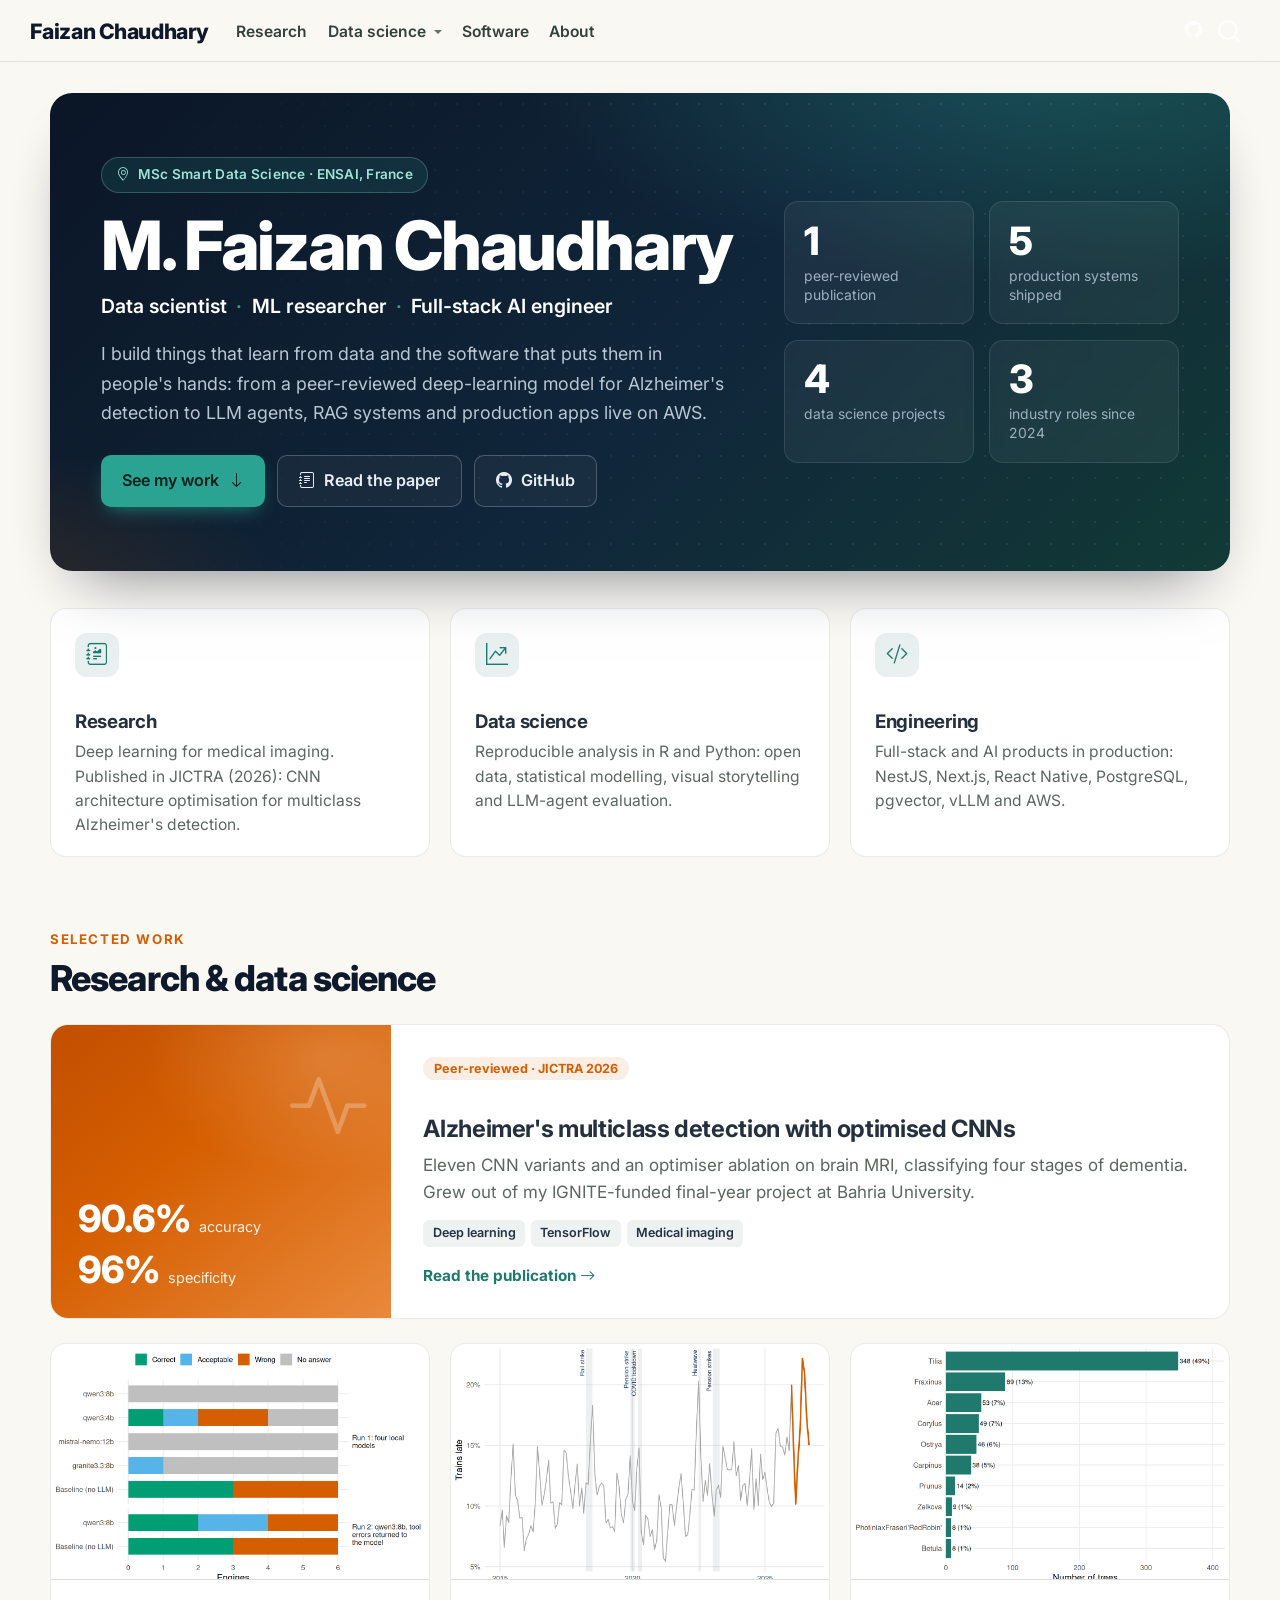
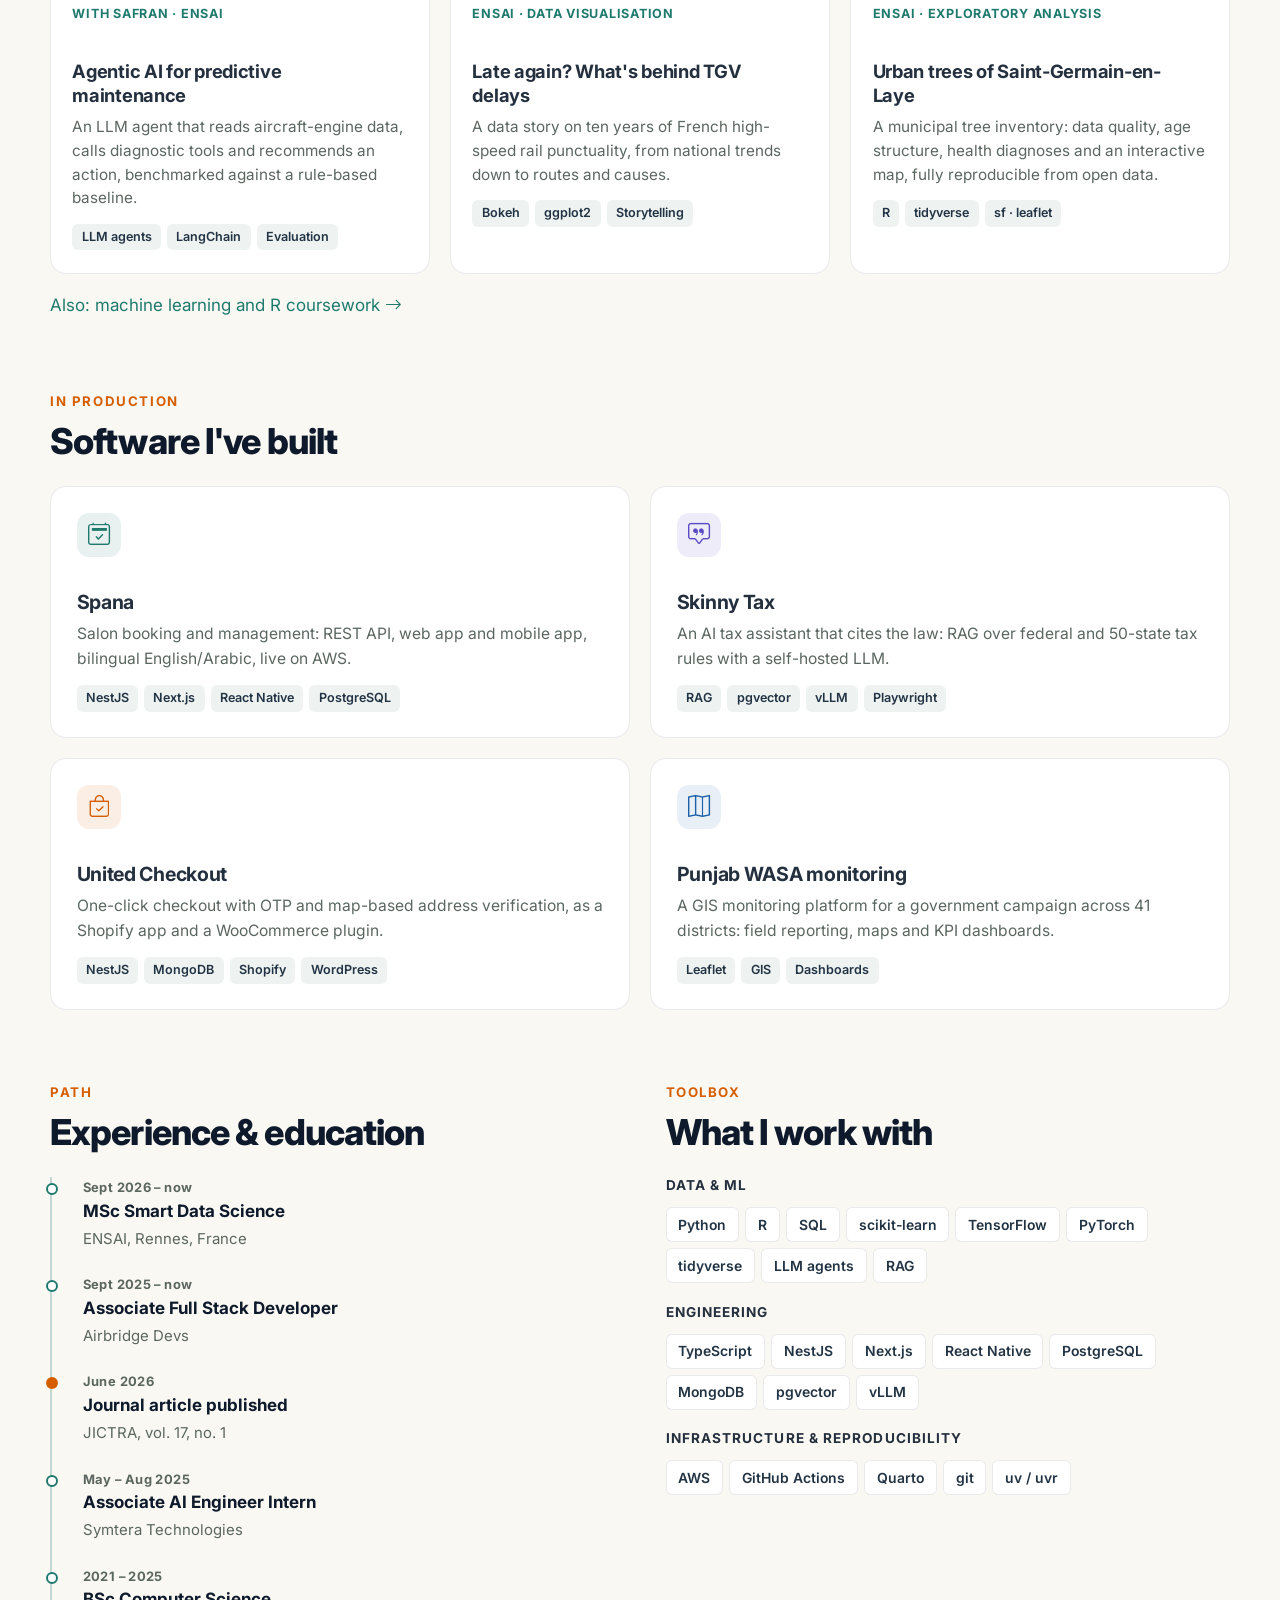
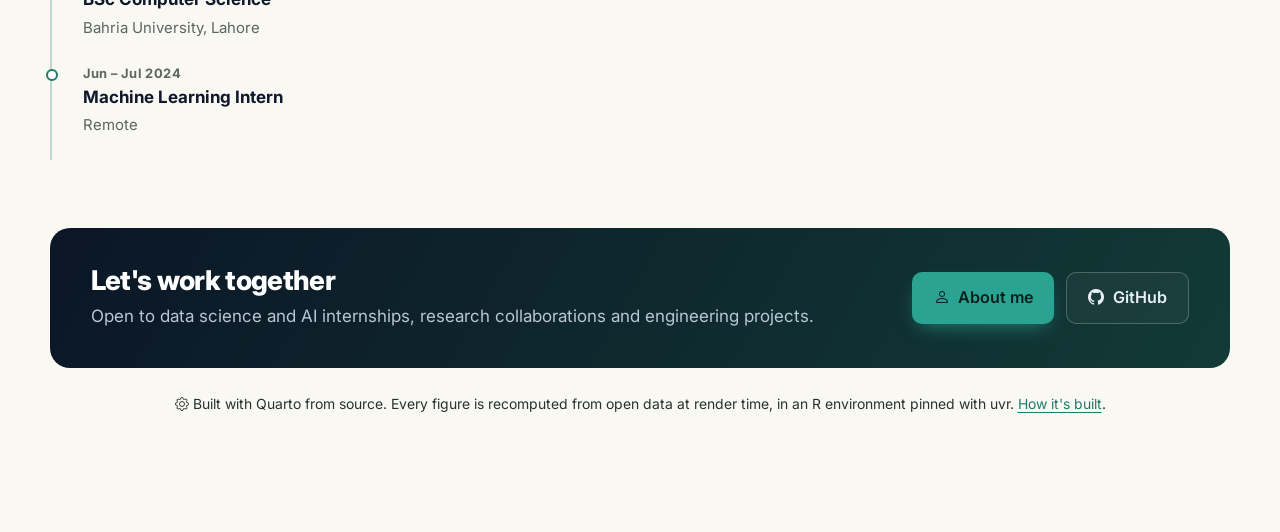
==== commit f5332a58: "Built site for gh-pages" ====
--- a/index.html
+++ b/index.html
@@ -7,7 +7,7 @@
 <meta name="viewport" content="width=device-width, initial-scale=1.0, user-scalable=yes">
 
 <meta name="author" content="M. Faizan Chaudhary">
-<meta name="dcterms.date" content="2026-11-16">
+<meta name="dcterms.date" content="2026-11-17">
 <meta name="description" content="Research, data science and software engineering by M. Faizan Chaudhary, Master Smart Data Science student at ENSAI and full-stack AI engineer.">
 
 <title>M. Faizan Chaudhary</title>
@@ -51,9 +51,9 @@
 <link href="site_libs/quarto-html/quarto-syntax-highlighting-9b13294eb98a7ccc9837366643235be5.css" rel="stylesheet" class="quarto-color-scheme-extra" id="quarto-text-highlighting-styles">
 <script src="site_libs/bootstrap/bootstrap.min.js"></script>
 <link href="site_libs/bootstrap/bootstrap-icons.css" rel="stylesheet">
-<link href="site_libs/bootstrap/bootstrap-429db8ddcdf71081fde39c7314dfbff4.min.css" rel="stylesheet" append-hash="true" class="quarto-color-scheme" id="quarto-bootstrap" data-mode="light">
-<link href="site_libs/bootstrap/bootstrap-dark-5779772febce5f078c929acc0fca207b.min.css" rel="stylesheet" append-hash="true" class="quarto-color-scheme quarto-color-alternate" id="quarto-bootstrap" data-mode="light">
-<link href="site_libs/bootstrap/bootstrap-429db8ddcdf71081fde39c7314dfbff4.min.css" rel="stylesheet" append-hash="true" class="quarto-color-scheme-extra" id="quarto-bootstrap" data-mode="light">
+<link href="site_libs/bootstrap/bootstrap-9aede8623f14480bdf7fa0bb3902ad63.min.css" rel="stylesheet" append-hash="true" class="quarto-color-scheme" id="quarto-bootstrap" data-mode="light">
+<link href="site_libs/bootstrap/bootstrap-dark-52833edcd13c5eae6b702cfac9d32b14.min.css" rel="stylesheet" append-hash="true" class="quarto-color-scheme quarto-color-alternate" id="quarto-bootstrap" data-mode="light">
+<link href="site_libs/bootstrap/bootstrap-9aede8623f14480bdf7fa0bb3902ad63.min.css" rel="stylesheet" append-hash="true" class="quarto-color-scheme-extra" id="quarto-bootstrap" data-mode="light">
 <script id="quarto-search-options" type="application/json">{
   "location": "navbar",
   "copy-button": false,
@@ -106,10 +106,29 @@
     <a class="nav-link active" href="./chapters/research.html" aria-current="page"> 
 <span class="menu-text">Research</span></a>
   </li>  
-  <li class="nav-item">
-    <a class="nav-link" href="./chapters/01-EDA.html"> 
-<span class="menu-text">Data science</span></a>
+  <li class="nav-item dropdown ">
+    <a class="nav-link dropdown-toggle" href="#" id="nav-menu-data-science" role="link" data-bs-toggle="dropdown" aria-expanded="false">
+ <span class="menu-text">Data science</span>
+    </a>
+    <ul class="dropdown-menu" aria-labelledby="nav-menu-data-science">    
+        <li>
+    <a class="dropdown-item" href="./chapters/01-EDA.html">
+ <span class="dropdown-text">Urban trees of Saint-Germain-en-Laye</span></a>
   </li>  
+        <li>
+    <a class="dropdown-item" href="./chapters/02-tgv-delays.html">
+ <span class="dropdown-text">Late again? Behind TGV delays</span></a>
+  </li>  
+        <li>
+    <a class="dropdown-item" href="./chapters/03-agentic-phm.html">
+ <span class="dropdown-text">Agentic AI for predictive maintenance</span></a>
+  </li>  
+        <li>
+    <a class="dropdown-item" href="./chapters/04-coursework.html">
+ <span class="dropdown-text">Coursework</span></a>
+  </li>  
+    </ul>
+  </li>
   <li class="nav-item">
     <a class="nav-link" href="./chapters/development.html"> 
 <span class="menu-text">Software</span></a>
@@ -255,7 +274,7 @@
 <p class="subtitle lead">Research · Data Science · Software Engineering</p>
 <p class="author">M. Faizan Chaudhary</p>
 
-<p class="date">2026-11-16</p>
+<p class="date">2026-11-17</p>
 </header>
 
 
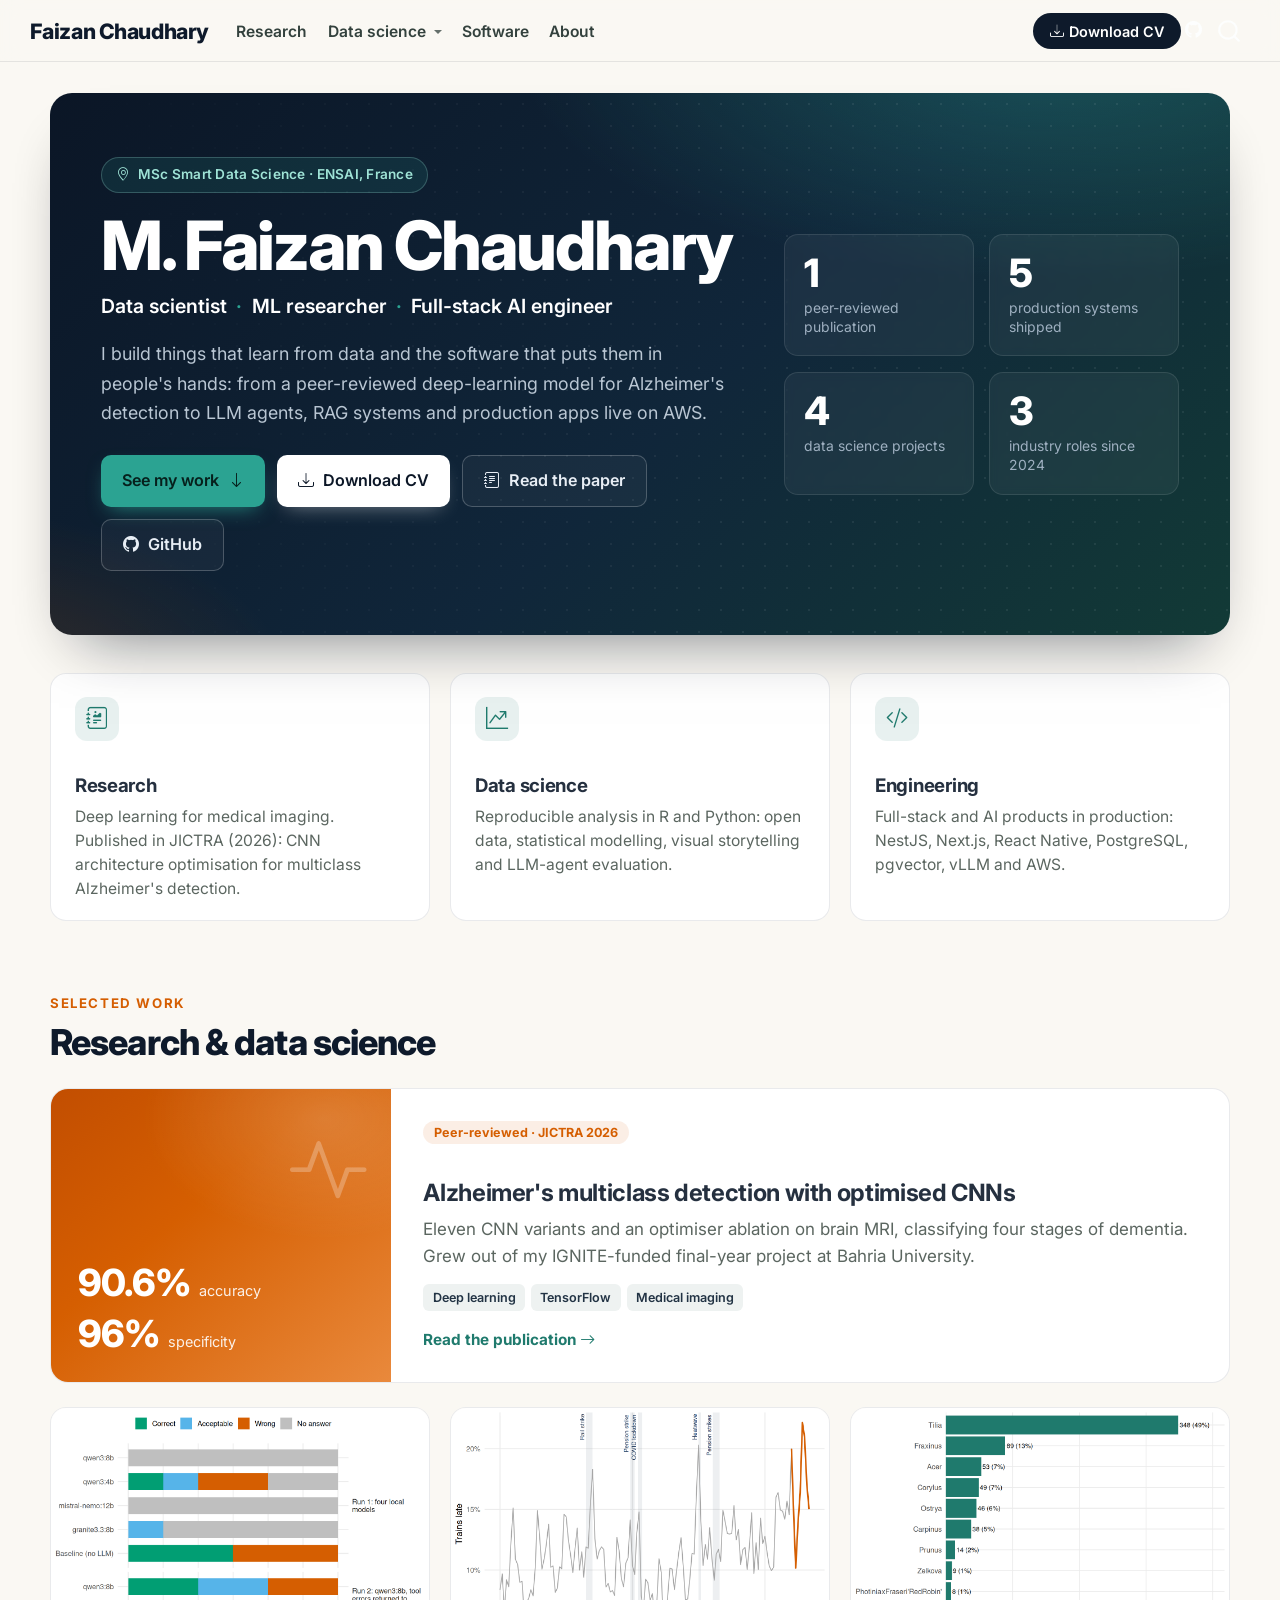
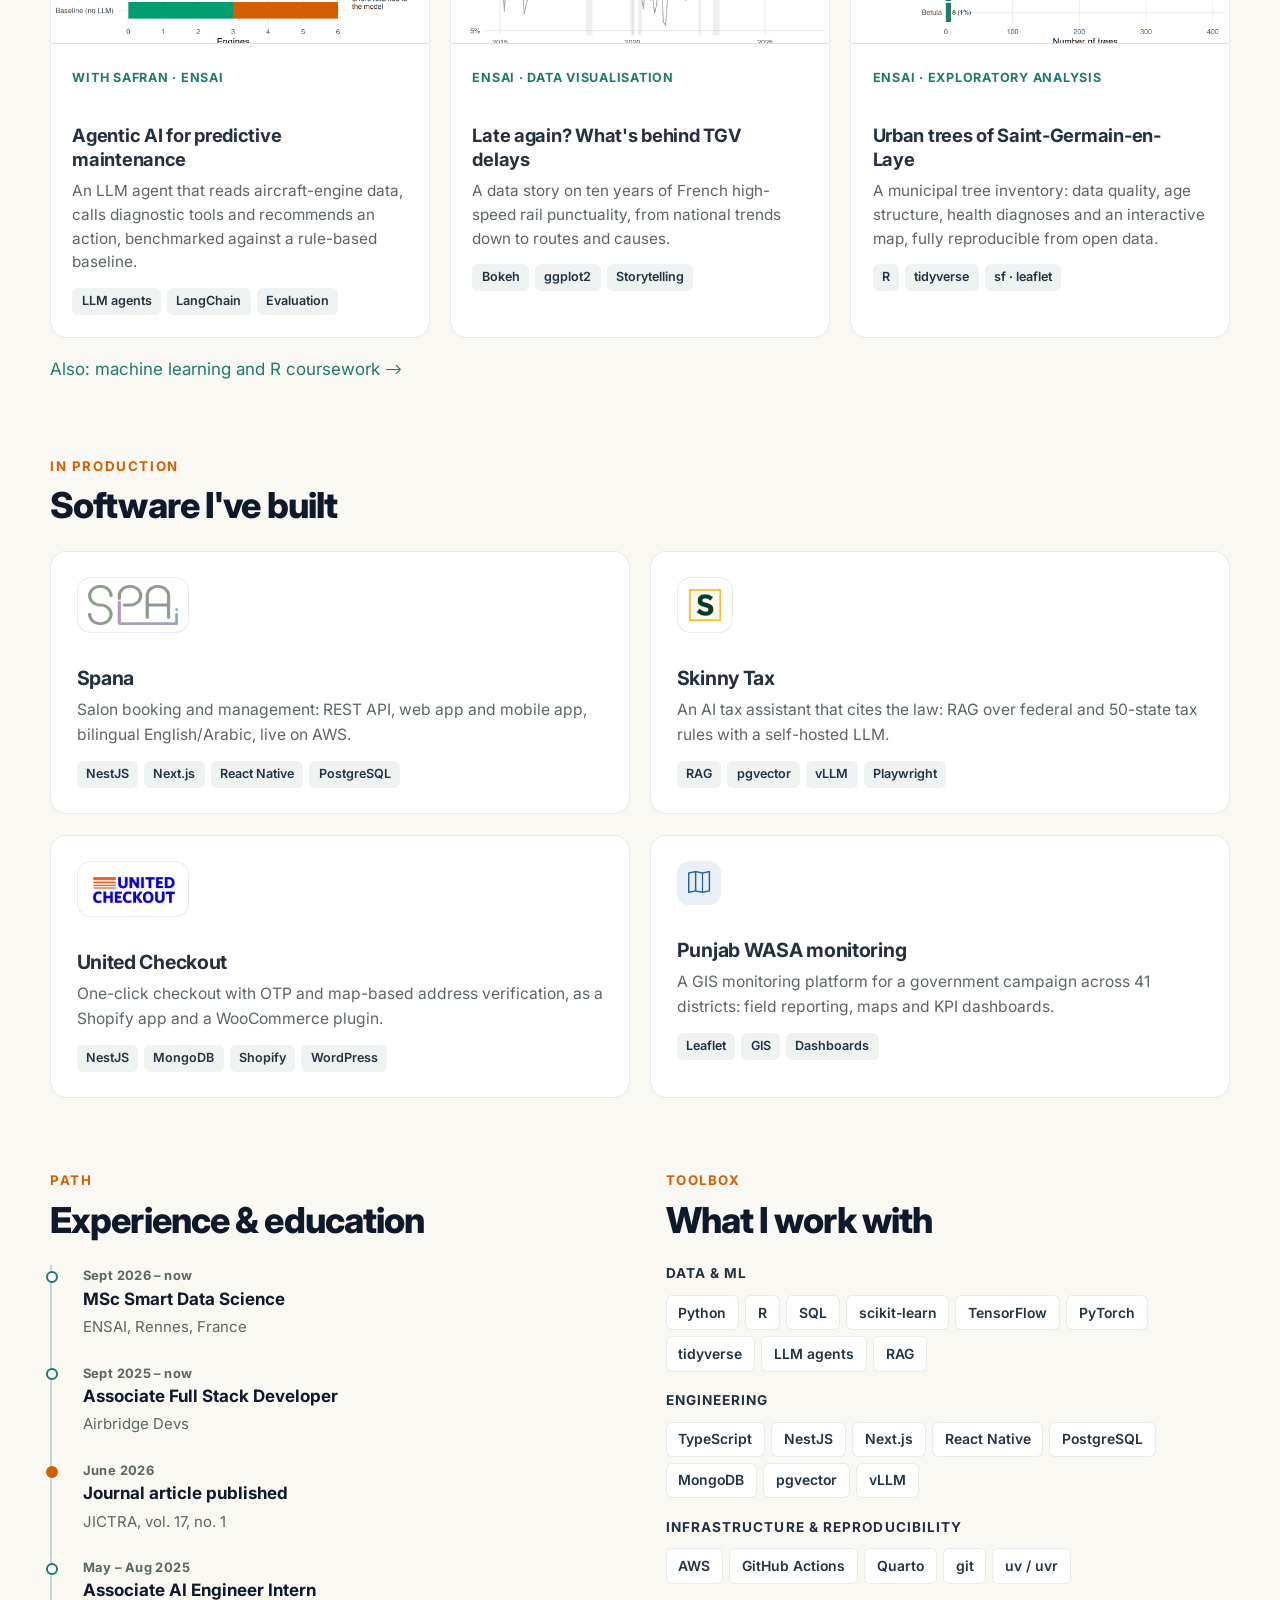
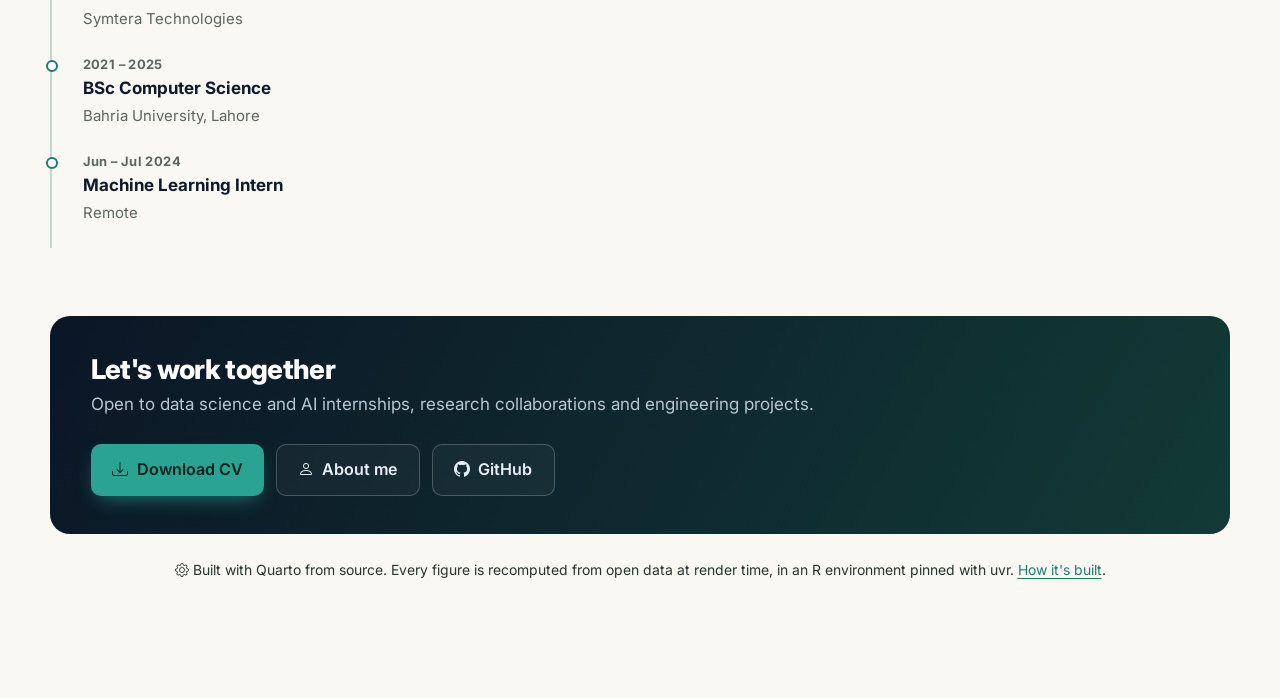
==== commit 4d6c1df1: "Built site for gh-pages" ====
--- a/index.html
+++ b/index.html
@@ -51,9 +51,9 @@
 <link href="site_libs/quarto-html/quarto-syntax-highlighting-9b13294eb98a7ccc9837366643235be5.css" rel="stylesheet" class="quarto-color-scheme-extra" id="quarto-text-highlighting-styles">
 <script src="site_libs/bootstrap/bootstrap.min.js"></script>
 <link href="site_libs/bootstrap/bootstrap-icons.css" rel="stylesheet">
-<link href="site_libs/bootstrap/bootstrap-9aede8623f14480bdf7fa0bb3902ad63.min.css" rel="stylesheet" append-hash="true" class="quarto-color-scheme" id="quarto-bootstrap" data-mode="light">
-<link href="site_libs/bootstrap/bootstrap-dark-52833edcd13c5eae6b702cfac9d32b14.min.css" rel="stylesheet" append-hash="true" class="quarto-color-scheme quarto-color-alternate" id="quarto-bootstrap" data-mode="light">
-<link href="site_libs/bootstrap/bootstrap-9aede8623f14480bdf7fa0bb3902ad63.min.css" rel="stylesheet" append-hash="true" class="quarto-color-scheme-extra" id="quarto-bootstrap" data-mode="light">
+<link href="site_libs/bootstrap/bootstrap-752466c15744b46b5ea4b4149f5174b2.min.css" rel="stylesheet" append-hash="true" class="quarto-color-scheme" id="quarto-bootstrap" data-mode="light">
+<link href="site_libs/bootstrap/bootstrap-dark-7631f07a26a297da20aeeb7f7b7a471d.min.css" rel="stylesheet" append-hash="true" class="quarto-color-scheme quarto-color-alternate" id="quarto-bootstrap" data-mode="light">
+<link href="site_libs/bootstrap/bootstrap-752466c15744b46b5ea4b4149f5174b2.min.css" rel="stylesheet" append-hash="true" class="quarto-color-scheme-extra" id="quarto-bootstrap" data-mode="light">
 <script id="quarto-search-options" type="application/json">{
   "location": "navbar",
   "copy-button": false,
@@ -138,6 +138,13 @@
 <span class="menu-text">About</span></a>
   </li>  
 </ul>
+            <ul class="navbar-nav navbar-nav-scroll ms-auto">
+  <li class="nav-item">
+    <a class="nav-link" href="./assets/cv/Faizan_Chaudhary_CV.pdf"> <i class="bi bi-download" role="img">
+</i> 
+<span class="menu-text">Download CV</span></a>
+  </li>  
+</ul>
           </div> <!-- /navcollapse -->
             <div class="quarto-navbar-tools">
     <a href="https://github.com/chaudharymfaizan78/portfolio" title="Source Code" class="quarto-navigation-tool px-1" aria-label="Source Code"><i class="bi bi-github"></i></a>
@@ -291,6 +298,7 @@
       </p>
       <div class="hero-cta">
         <a class="btn-hero primary" href="#work">See my work <i class="bi bi-arrow-down"></i></a>
+        <a class="btn-hero light" href="assets/cv/Faizan_Chaudhary_CV.pdf" download=""><i class="bi bi-download"></i> Download CV</a>
         <a class="btn-hero ghost" href="chapters/research.html"><i class="bi bi-journal-text"></i> Read the paper</a>
         <a class="btn-hero ghost" href="https://github.com/chaudharymfaizan78"><i class="bi bi-github"></i> GitHub</a>
       </div>
@@ -390,21 +398,21 @@
   </div>
   <div class="dev-grid">
     <a class="dcard" href="chapters/development.html#spana-salon-booking-and-management-platform">
-      <div class="d-icon c1"><i class="bi bi-calendar2-check"></i></div>
+      <div class="d-logo wide"><img src="assets/logos/spana.png" alt="Spana logo"></div>
       <h3 class="anchored">Spana</h3>
       <p>Salon booking and management: REST API, web app and mobile app,
          bilingual English/Arabic, live on AWS.</p>
       <div class="chips"><span>NestJS</span><span>Next.js</span><span>React Native</span><span>PostgreSQL</span></div>
     </a>
     <a class="dcard" href="chapters/development.html#skinny-tax-ai-tax-assistant-with-citations">
-      <div class="d-icon c2"><i class="bi bi-chat-square-quote"></i></div>
+      <div class="d-logo"><img src="assets/logos/skinnytax.png" alt="Skinny Tax logo"></div>
       <h3 class="anchored">Skinny Tax</h3>
       <p>An AI tax assistant that cites the law: RAG over federal and 50-state
          tax rules with a self-hosted LLM.</p>
       <div class="chips"><span>RAG</span><span>pgvector</span><span>vLLM</span><span>Playwright</span></div>
     </a>
     <a class="dcard" href="chapters/development.html#united-checkout-one-click-checkout-for-e-commerce">
-      <div class="d-icon c3"><i class="bi bi-bag-check"></i></div>
+      <div class="d-logo wide"><img src="assets/logos/united-checkout.png" alt="United Checkout logo"></div>
       <h3 class="anchored">United Checkout</h3>
       <p>One-click checkout with OTP and map-based address verification, as a
          Shopify app and a WooCommerce plugin.</p>
@@ -463,7 +471,8 @@
     <p>Open to data science and AI internships, research collaborations and engineering projects.</p>
   </div>
   <div class="hero-cta">
-    <a class="btn-hero primary" href="about.html"><i class="bi bi-person"></i> About me</a>
+    <a class="btn-hero primary" href="assets/cv/Faizan_Chaudhary_CV.pdf" download=""><i class="bi bi-download"></i> Download CV</a>
+    <a class="btn-hero ghost" href="about.html"><i class="bi bi-person"></i> About me</a>
     <a class="btn-hero ghost" href="https://github.com/chaudharymfaizan78"><i class="bi bi-github"></i> GitHub</a>
   </div>
 </section>
